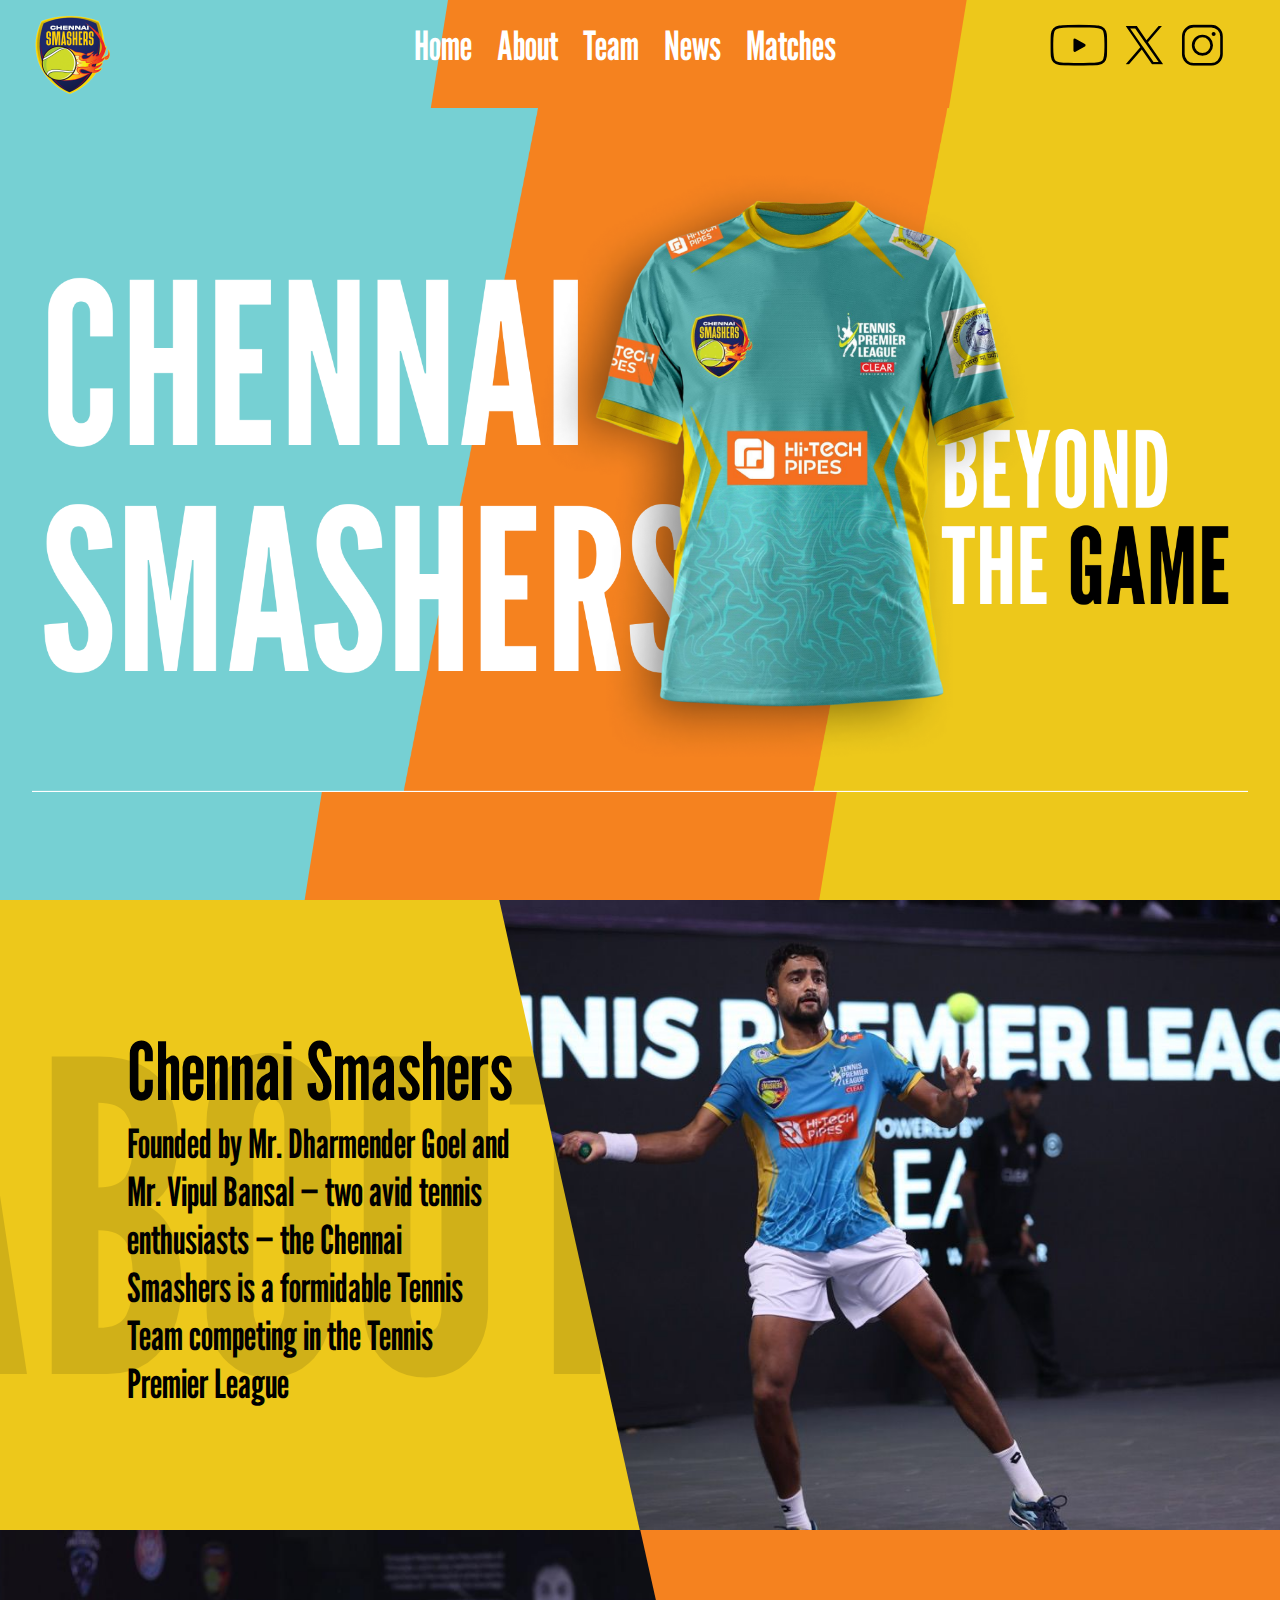
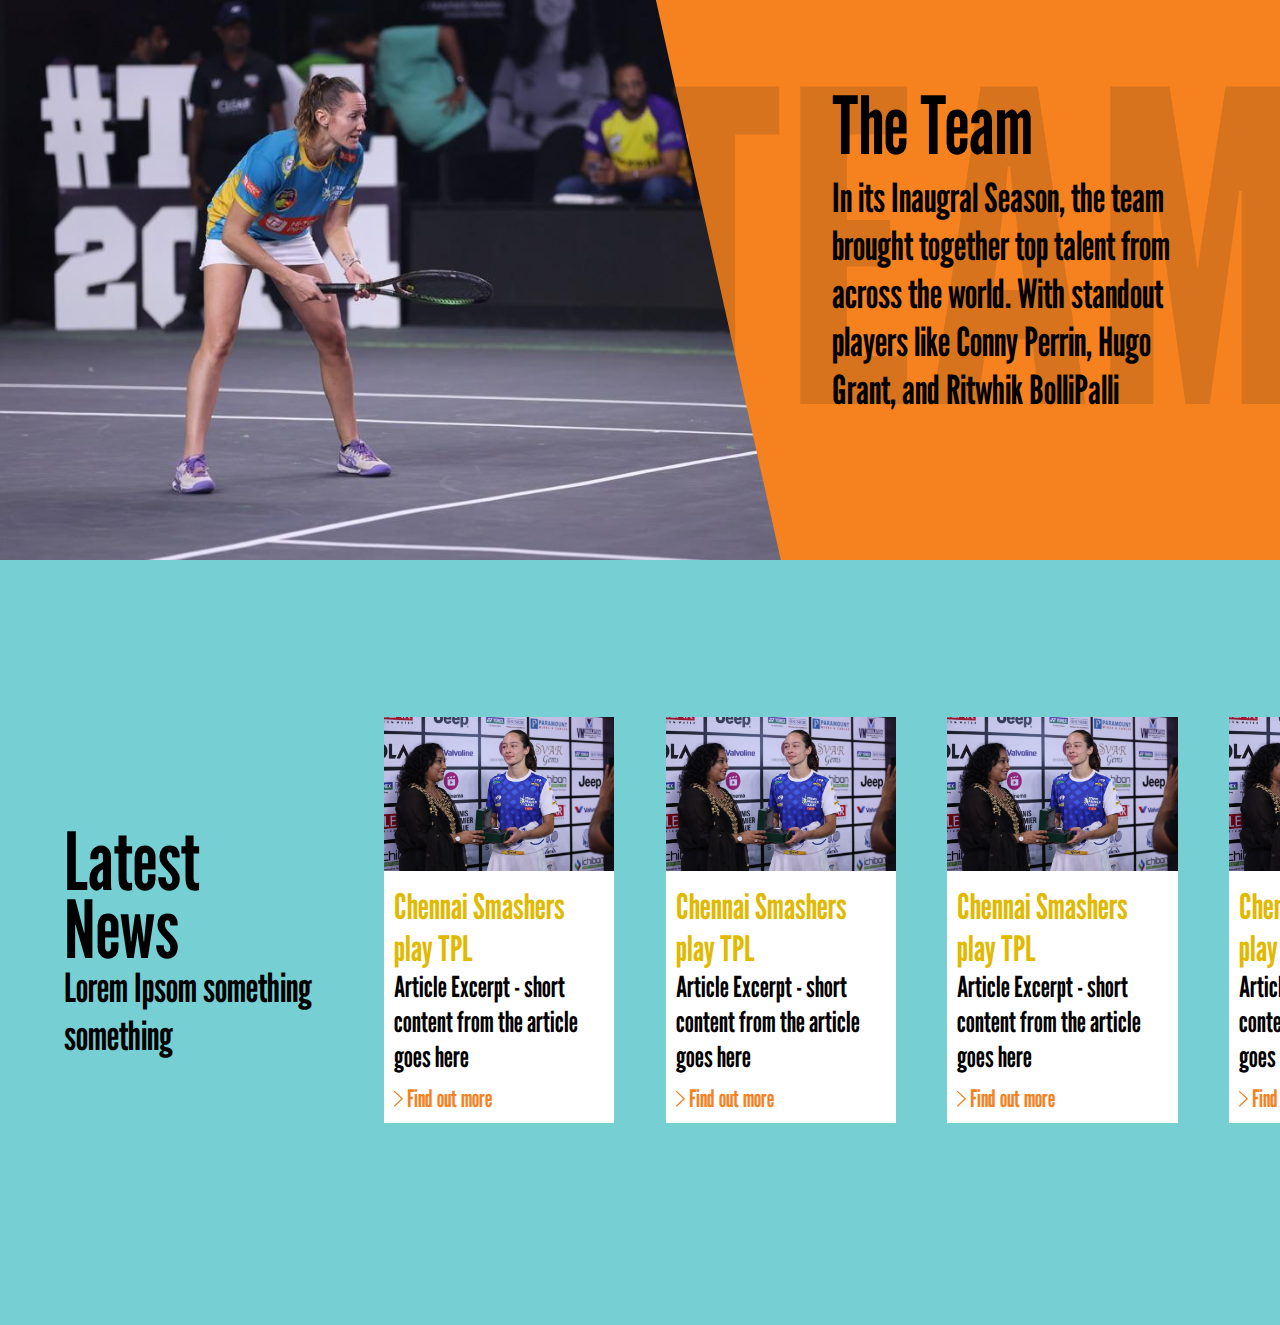
==== index.html @ 4018325b "eh" ====
<!DOCTYPE html>
<html lang="en">
<head>
    <meta charset="UTF-8">
    <meta name="viewport" content="width=device-width, initial-scale=1.0">
    <title>Chennai Smashers</title>
    <link rel="stylesheet" href="main.css">
    <link rel="preconnect" href="https://fonts.googleapis.com">
    <link rel="preconnect" href="https://fonts.gstatic.com" crossorigin>
    <link href="https://fonts.googleapis.com/css2?family=League+Gothic&family=Montserrat:ital,wght@0,100..900;1,100..900&display=swap" rel="stylesheet">
<body>
    <div class="sec1">
        <div class="bg">
            <div class="l"></div>
            <div class="r"></div>
        </div>
        <div class="back"></div>
        <div class="navbar">
            <div class="logo">
                <img src="./assets/logo.webp" height="100px" width="100px" alt="">
            </div>
            <div class="text">
                <div class="heading">Home</div>
                <div class="heading">About</div>
                <div class="heading">Team</div>
                <div class="heading">News</div>
                <div class="heading">Matches</div>
            </div>
            <div class="socials">
                <svg width="64" height="46" viewBox="0 0 64 46" fill="none" xmlns="http://www.w3.org/2000/svg">
                    <path d="M37.9158 23.25L27.4404 29.2359V17.2641L37.9158 23.25Z" fill="black" stroke="black" stroke-width="3" stroke-linecap="round" stroke-linejoin="round"/>
                    <path d="M2 25.369V21.131C2 12.4664 2 8.13257 4.70863 5.34613C7.42025 2.55669 11.6882 2.43697 20.2211 2.19454C24.2616 2.08081 28.3919 2 31.9296 2C35.4673 2 39.5945 2.08081 43.638 2.19454C52.171 2.43697 56.4389 2.55669 59.1475 5.34613C61.8562 8.13556 61.8592 12.4694 61.8592 21.131V25.366C61.8592 34.0336 61.8592 38.3644 59.1505 41.1539C56.4389 43.9403 52.1739 44.063 43.638 44.3025C39.5975 44.4192 35.4673 44.5 31.9296 44.5C28.3919 44.5 24.2646 44.4192 20.2211 44.3025C11.6882 44.063 7.42025 43.9433 4.70863 41.1539C1.99701 38.3644 2 34.0306 2 25.369Z" stroke="black" stroke-width="3"/>
                </svg>
                <svg width="42" height="43" viewBox="0 0 42 43" fill="none" xmlns="http://www.w3.org/2000/svg">
                    <path d="M24.7496 17.9961L40.2309 0H36.562L23.12 15.6254L12.3834 0H0L16.2357 23.6287L0 42.5H3.66895L17.8646 25.999L29.2028 42.5H41.5863L24.7486 17.9961H24.7496ZM19.7247 23.8365L18.0794 21.4838L4.99076 2.76184H10.626L21.1882 17.8713L22.8331 20.224L36.5636 39.8637H30.929L19.7247 23.8375V23.8365Z" fill="black"/>
                </svg>
                <svg width="46" height="46" viewBox="0 0 46 46" fill="none" xmlns="http://www.w3.org/2000/svg">
                    <path d="M33.0499 2H13.4501C7.12577 2 2 7.12668 2 13.451V33.049C2 39.3733 7.12668 44.5 13.451 44.5H33.049C39.3733 44.5 44.5 39.3733 44.5 33.049V13.451C44.5 7.12668 39.3742 2 33.0499 2Z" stroke="black" stroke-width="3" stroke-miterlimit="10"/>
                    <path d="M23.2505 33.5088C28.9163 33.5088 33.5093 28.9157 33.5093 23.25C33.5093 17.5842 28.9163 12.9911 23.2505 12.9911C17.5847 12.9911 12.9917 17.5842 12.9917 23.25C12.9917 28.9157 17.5847 33.5088 23.2505 33.5088Z" stroke="black" stroke-width="3" stroke-miterlimit="10"/>
                    <path d="M35.7067 12.9912C36.9207 12.9912 37.9048 12.0071 37.9048 10.7931C37.9048 9.57918 36.9207 8.59507 35.7067 8.59507C34.4928 8.59507 33.5087 9.57918 33.5087 10.7931C33.5087 12.0071 34.4928 12.9912 35.7067 12.9912Z" fill="black"/>
                </svg>
                    
            </div>
        </div>
    </div>
    <div class="sec2">
        <div class="text">
            <div class="bgtext">ABOUT</div>
            <div class="t">
                <div class="t1">
                    Chennai Smashers
                </div>
                <div class="t2">
                    Founded by Mr. Dharmender Goel and Mr. Vipul Bansal — two avid tennis enthusiasts — the Chennai Smashers is a formidable Tennis Team competing in the Tennis Premier League
                </div>
            </div>
        </div>
        <div class="thingy"></div>
    </div>
    <div class="sec3">
        <div class="text">
            <div class="bgtext">TEAM</div>
            <div class="t">
                <div class="t1">
                    The Team
                </div>
                <div class="t2">
                    In its Inaugral Season, the team brought together top talent from across the world. With standout players like Conny Perrin, Hugo Grant, and Ritwhik BolliPalli
                </div>
            </div>
        </div>
        <div class="thingy"></div>
    </div>
    <div class="sec4">
        <div class="text">
            <div class="t1">Latest <br>News</div>
            <div class="t2">Lorem Ipsom something something</div>
        </div>
        <div class="articles">
            <div class="scroll">
                <div class="box">
                    <img src="./assets/img3.jpeg" alt="">
                    <div class="bt">
                        <div class="h">Chennai Smashers play TPL</div>
                        <div class="t">Article Excerpt - short content from the article goes here</div>
                        <div class="f">
                            <svg width="9" height="16" viewBox="0 0 9 16" fill="none" xmlns="http://www.w3.org/2000/svg">
                                <path d="M8.61933 7.32339L1.12804 0.185629C1.00304 0.0664722 0.836978 0 0.664287 0C0.491594 0 0.32553 0.0664722 0.200534 0.185629L0.192468 0.193695C0.131662 0.25146 0.0832443 0.320991 0.0501585 0.398059C0.0170727 0.475127 1.04904e-05 0.55812 1.04904e-05 0.641989C1.04904e-05 0.725859 0.0170727 0.808852 0.0501585 0.88592C0.0832443 0.962988 0.131662 1.03252 0.192468 1.09028L7.24689 7.81134L0.192468 14.5297C0.131662 14.5875 0.0832443 14.657 0.0501585 14.7341C0.0170727 14.8111 1.04904e-05 14.8941 1.04904e-05 14.978C1.04904e-05 15.0619 0.0170727 15.1449 0.0501585 15.2219C0.0832443 15.299 0.131662 15.3685 0.192468 15.4263L0.200534 15.4344C0.32553 15.5535 0.491594 15.62 0.664287 15.62C0.836978 15.62 1.00304 15.5535 1.12804 15.4344L8.61933 8.29661C8.68522 8.23383 8.73767 8.15834 8.7735 8.07469C8.80934 7.99105 8.82782 7.901 8.82782 7.81C8.82782 7.719 8.80934 7.62895 8.7735 7.54531C8.73767 7.46166 8.68522 7.38617 8.61933 7.32339Z" fill="#F5821F"/>
                            </svg>
                            Find out more
                        </div>
                    </div>
                </div>
                <div class="box">
                    <img src="./assets/img3.jpeg" alt="">
                    <div class="bt">
                        <div class="h">Chennai Smashers play TPL</div>
                        <div class="t">Article Excerpt - short content from the article goes here</div>
                        <div class="f">
                            <svg width="9" height="16" viewBox="0 0 9 16" fill="none" xmlns="http://www.w3.org/2000/svg">
                                <path d="M8.61933 7.32339L1.12804 0.185629C1.00304 0.0664722 0.836978 0 0.664287 0C0.491594 0 0.32553 0.0664722 0.200534 0.185629L0.192468 0.193695C0.131662 0.25146 0.0832443 0.320991 0.0501585 0.398059C0.0170727 0.475127 1.04904e-05 0.55812 1.04904e-05 0.641989C1.04904e-05 0.725859 0.0170727 0.808852 0.0501585 0.88592C0.0832443 0.962988 0.131662 1.03252 0.192468 1.09028L7.24689 7.81134L0.192468 14.5297C0.131662 14.5875 0.0832443 14.657 0.0501585 14.7341C0.0170727 14.8111 1.04904e-05 14.8941 1.04904e-05 14.978C1.04904e-05 15.0619 0.0170727 15.1449 0.0501585 15.2219C0.0832443 15.299 0.131662 15.3685 0.192468 15.4263L0.200534 15.4344C0.32553 15.5535 0.491594 15.62 0.664287 15.62C0.836978 15.62 1.00304 15.5535 1.12804 15.4344L8.61933 8.29661C8.68522 8.23383 8.73767 8.15834 8.7735 8.07469C8.80934 7.99105 8.82782 7.901 8.82782 7.81C8.82782 7.719 8.80934 7.62895 8.7735 7.54531C8.73767 7.46166 8.68522 7.38617 8.61933 7.32339Z" fill="#F5821F"/>
                            </svg>
                            Find out more
                        </div>
                    </div>
                </div>
                <div class="box">
                    <img src="./assets/img3.jpeg" alt="">
                    <div class="bt">
                        <div class="h">Chennai Smashers play TPL</div>
                        <div class="t">Article Excerpt - short content from the article goes here</div>
                        <div class="f">
                            <svg width="9" height="16" viewBox="0 0 9 16" fill="none" xmlns="http://www.w3.org/2000/svg">
                                <path d="M8.61933 7.32339L1.12804 0.185629C1.00304 0.0664722 0.836978 0 0.664287 0C0.491594 0 0.32553 0.0664722 0.200534 0.185629L0.192468 0.193695C0.131662 0.25146 0.0832443 0.320991 0.0501585 0.398059C0.0170727 0.475127 1.04904e-05 0.55812 1.04904e-05 0.641989C1.04904e-05 0.725859 0.0170727 0.808852 0.0501585 0.88592C0.0832443 0.962988 0.131662 1.03252 0.192468 1.09028L7.24689 7.81134L0.192468 14.5297C0.131662 14.5875 0.0832443 14.657 0.0501585 14.7341C0.0170727 14.8111 1.04904e-05 14.8941 1.04904e-05 14.978C1.04904e-05 15.0619 0.0170727 15.1449 0.0501585 15.2219C0.0832443 15.299 0.131662 15.3685 0.192468 15.4263L0.200534 15.4344C0.32553 15.5535 0.491594 15.62 0.664287 15.62C0.836978 15.62 1.00304 15.5535 1.12804 15.4344L8.61933 8.29661C8.68522 8.23383 8.73767 8.15834 8.7735 8.07469C8.80934 7.99105 8.82782 7.901 8.82782 7.81C8.82782 7.719 8.80934 7.62895 8.7735 7.54531C8.73767 7.46166 8.68522 7.38617 8.61933 7.32339Z" fill="#F5821F"/>
                            </svg>
                            Find out more
                        </div>
                    </div>
                </div>
                <div class="box">
                    <img src="./assets/img3.jpeg" alt="">
                    <div class="bt">
                        <div class="h">Chennai Smashers play TPL</div>
                        <div class="t">Article Excerpt - short content from the article goes here</div>
                        <div class="f">
                            <svg width="9" height="16" viewBox="0 0 9 16" fill="none" xmlns="http://www.w3.org/2000/svg">
                                <path d="M8.61933 7.32339L1.12804 0.185629C1.00304 0.0664722 0.836978 0 0.664287 0C0.491594 0 0.32553 0.0664722 0.200534 0.185629L0.192468 0.193695C0.131662 0.25146 0.0832443 0.320991 0.0501585 0.398059C0.0170727 0.475127 1.04904e-05 0.55812 1.04904e-05 0.641989C1.04904e-05 0.725859 0.0170727 0.808852 0.0501585 0.88592C0.0832443 0.962988 0.131662 1.03252 0.192468 1.09028L7.24689 7.81134L0.192468 14.5297C0.131662 14.5875 0.0832443 14.657 0.0501585 14.7341C0.0170727 14.8111 1.04904e-05 14.8941 1.04904e-05 14.978C1.04904e-05 15.0619 0.0170727 15.1449 0.0501585 15.2219C0.0832443 15.299 0.131662 15.3685 0.192468 15.4263L0.200534 15.4344C0.32553 15.5535 0.491594 15.62 0.664287 15.62C0.836978 15.62 1.00304 15.5535 1.12804 15.4344L8.61933 8.29661C8.68522 8.23383 8.73767 8.15834 8.7735 8.07469C8.80934 7.99105 8.82782 7.901 8.82782 7.81C8.82782 7.719 8.80934 7.62895 8.7735 7.54531C8.73767 7.46166 8.68522 7.38617 8.61933 7.32339Z" fill="#F5821F"/>
                            </svg>
                            Find out more
                        </div>
                    </div>
                </div>
            </div>
        </div>
    </div>
</body>
</html>
---- main.css ----
* {
    font-family: "League Gothic", serif;
    font-optical-sizing: auto;
    font-style: normal;
    font-variation-settings:
    "wdth" 100;
    padding: 0;
    border: 0;
    margin: 0;
    z-index: 1;
}
html body{
    overflow-x: hidden;
}
.sec1{

    height: 100vh;
    width: 100vw;
}
.sec1 .back{
    background: url('./assets/bg1.png');
    height: 100vh;
    width: 100vw;
    background-size: 100%;
    background-repeat: no-repeat;
    position: absolute;
    background-position: center;
    transform: scale(0.95);
}
.bg{
    background-color: #F5821F;
    height: 100vh;
    width: 100vw;
    position: absolute;
    z-index: 0;
}
.bg .l{
    height: 100vh;
    width: 35vw;
    position: absolute;
    left: 0;
    clip-path: polygon(0 0, 100% 0, 68% 100%, 0 100%);
    background-color: #76D0D3;
}
.bg .r{
    height: 100vh;
    width: 36vw;
    position: absolute;
    right: 0;
    clip-path: polygon(32% 0, 100% 0, 100% 100%, 0 100%);
    background-color: #EDC81B;
}


.navbar {
    height: 10vh;
    display: flex;
    flex-direction: row;
    font-size: 2.5em;
    justify-content: space-between;
    align-items: center;
    width: 100vw;
    position: absolute;
    color: white;
}
.navbar .logo{
    display: flex;
    width: 15vw;
    height: 10vh;
    align-items: center;
    padding-left: 20px;
    margin-top: 20px;
}
.navbar .text{
    display: flex;
    flex-direction: row;
    width: 35vw;
    height: 10vh;
    align-items: center;
    justify-content: space-around;
}
.navbar .socials {
    display: flex;
    width: 15vw;
    height: 10vh;
    align-items: center;
    padding-right: 50px;
    justify-content: space-between;
    transform: scale(0.9);
}
.navbar .socials .b1{
    background-color: blue;
    height: 30px;
    width: 30px;
    cursor: pointer;
}
.sec2{
    height: 70vh;
    width:100vw;
    background-color: #EDC81B;
}
.sec2 .thingy{
    position: absolute;
    right: 0;
    background: url('./assets/img1.jpeg');
    background-size: cover;
    background-repeat: no-repeat;
    background-position: center;
    height: 70vh;
    width: 61%;
    clip-path: polygon(0 0, 100% 0, 100% 100%, 18% 100%);
}
.sec2 .text{
    position: absolute;
    width: 50vw;
    height: 70vh;
    display: flex;
    flex-direction: column;
    justify-content: center;
    align-items: center;    
}
.sec2 .text .t1{
    font-size: 5em;
    z-index: 3;
}
.sec2 .text .t2{
    width: 30vw;
    font-size: 2.5em;
    z-index: 3;
}
.sec2 .text .bgtext{
    font-size: 27em;
    position: absolute;
    z-index: 1;
    color: #0B0A08;
    opacity: 12%;
    transform: translateX(-8%);
}
.sec3{
    height: 70vh;
    width:100vw;
    background-color: #F5821F;
}
.sec3 .thingy{
    position: absolute;
    left: 0;
    background: url('./assets/img2.jpeg');
    background-size: cover;
    background-repeat: no-repeat;
    background-position: center;
    height: 70vh;
    width: 61%;
    clip-path: polygon(0 0, 82% 0, 100% 100%, 0 100%);
}
.sec3 .text{
    position: absolute;
    right:0;
    width: 40vw;
    height: 70vh;
    display: flex;
    flex-direction: column;
    justify-content: center;
    align-items: center;    
}
.sec3 .text .t1{
    font-size: 5em;
    z-index: 3;
}
.sec3 .text .t2{
    width: 30vw;
    font-size: 2.5em;
    z-index: 3;
}
.sec3 .text .bgtext{
    font-size: 27em;
    position: absolute;
    z-index: 1;
    color: #0B0A08;
    opacity: 12%;
    transform: translateX(-8%);
}

.sec4{
    height: 85vh;
    width: 100vw;
    background-color: #76D0D3;
    display: flex;
}
.sec4 .text{
    height: 85vh;
    width: 30vw;
    display: flex;
    flex-direction: column;
    justify-content: center;
    padding-left: 5vw;
    
}
.sec4 .text .t1{
    font-size: 5em;
    line-height: 85%;
}
.sec4 .text .t2{
    font-size: 2.5em;
}
.sec4 .articles{
    height: 85vh;
    width: 70vw;
    display: flex;
    align-items: center;
    overflow-x: hidden;
    flex-shrink: 0;
}
.sec4 .articles .scroll{
    height: fit-content;
    width: 70vw;
    display: flex;
    align-items: center;
    overflow-x: scroll;
    flex-shrink: 0;padding-bottom: 5vh;
}
.sec4 .articles .box{
    background-color: white;
    margin-right: 4vw;
    min-width: 18vw;
}
.sec4 .articles .box img{
    width: 100%;
}
.sec4 .articles .box .bt {
    padding: 10px;
}
.sec4 .articles .box .bt .h{
    font-size: 2.2em;
    color: #E0B900;
    
}
.sec4 .articles .box .bt .t{
    font-size: 1.8em;
    
}
.sec4 .articles .box .bt .f{
    color: #F5821F;
    font-size: 1.5em;
    font-weight: 400;
    margin-top: 10px;
}
.scroll::-webkit-scrollbar {
    height: 8px;
    width: 40%;
    background: transparent;
}

.scroll::-webkit-scrollbar-thumb {
    background: #F5821F;
    -webkit-border-radius: 1ex;
}

.scroll::-webkit-scrollbar-track {
    background: transparent;
    margin: 0 500px; /* Reduce the scrollbar's visible width */
  }
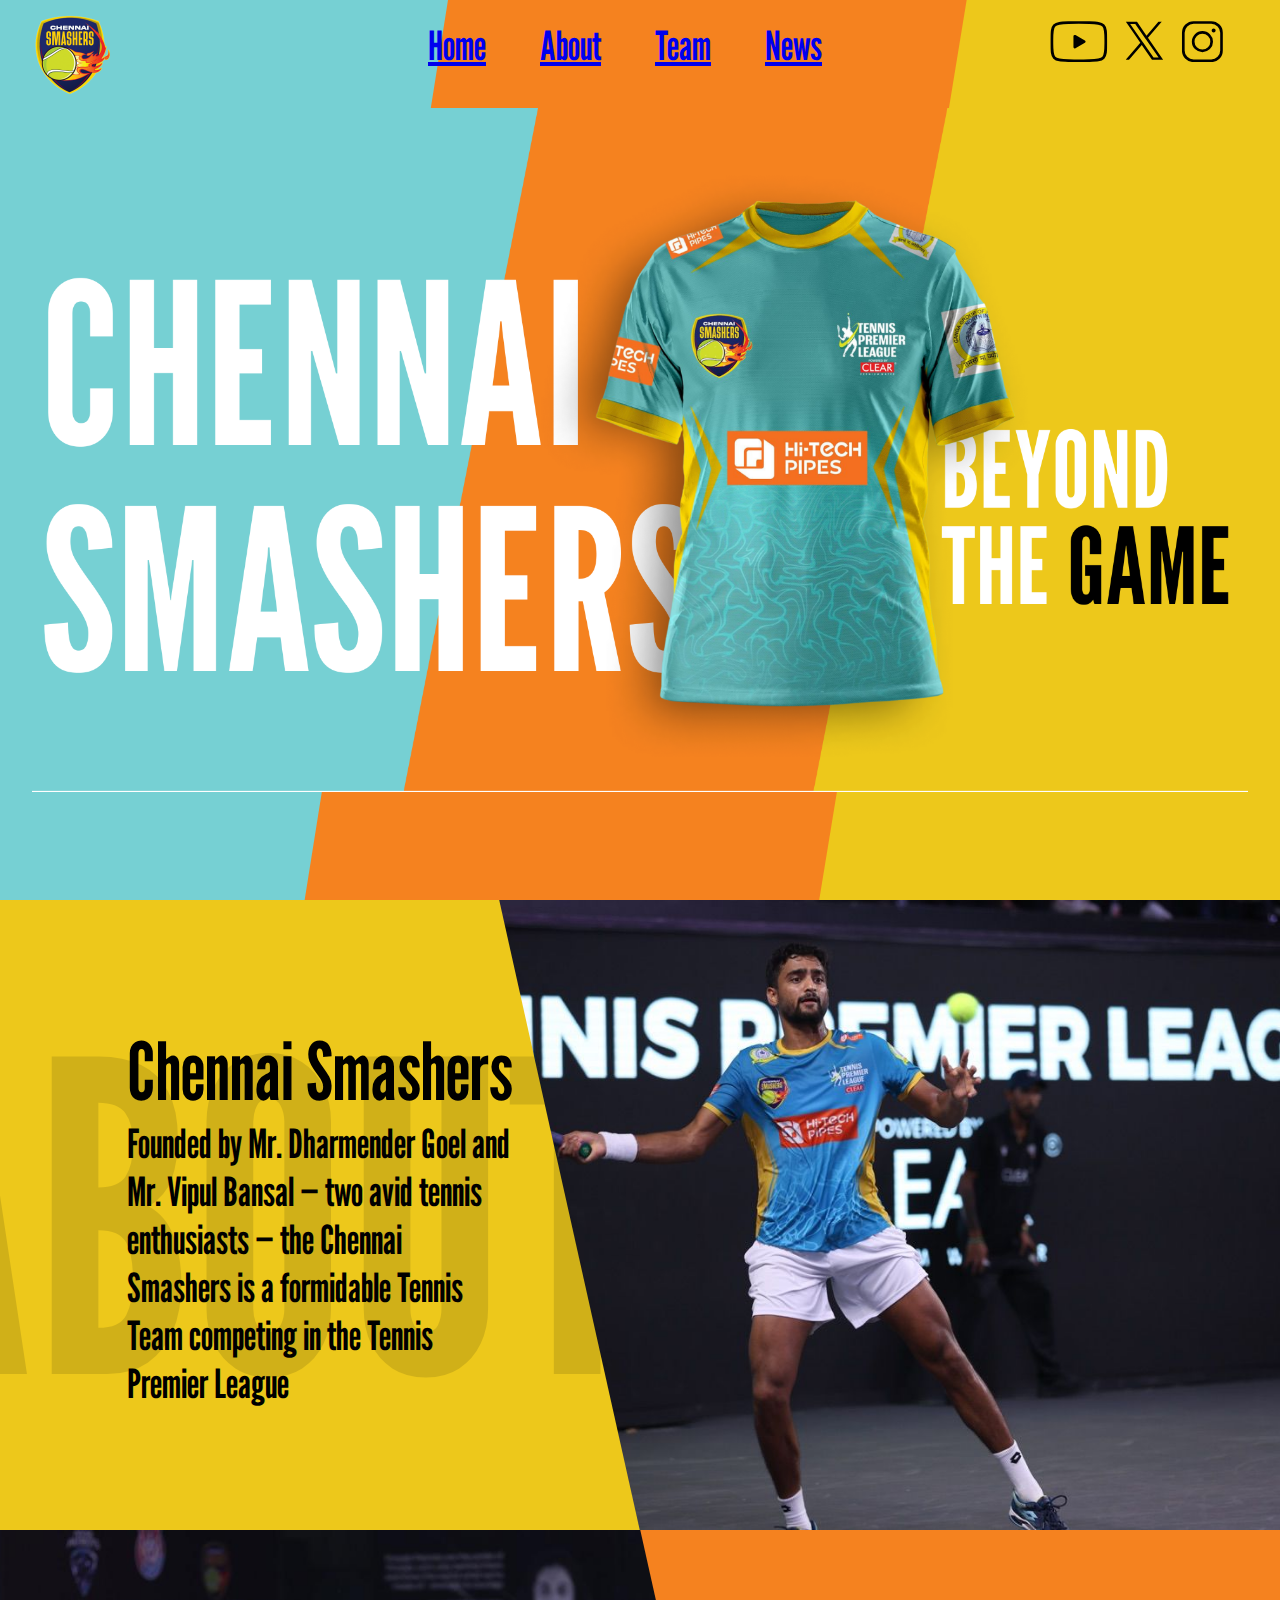
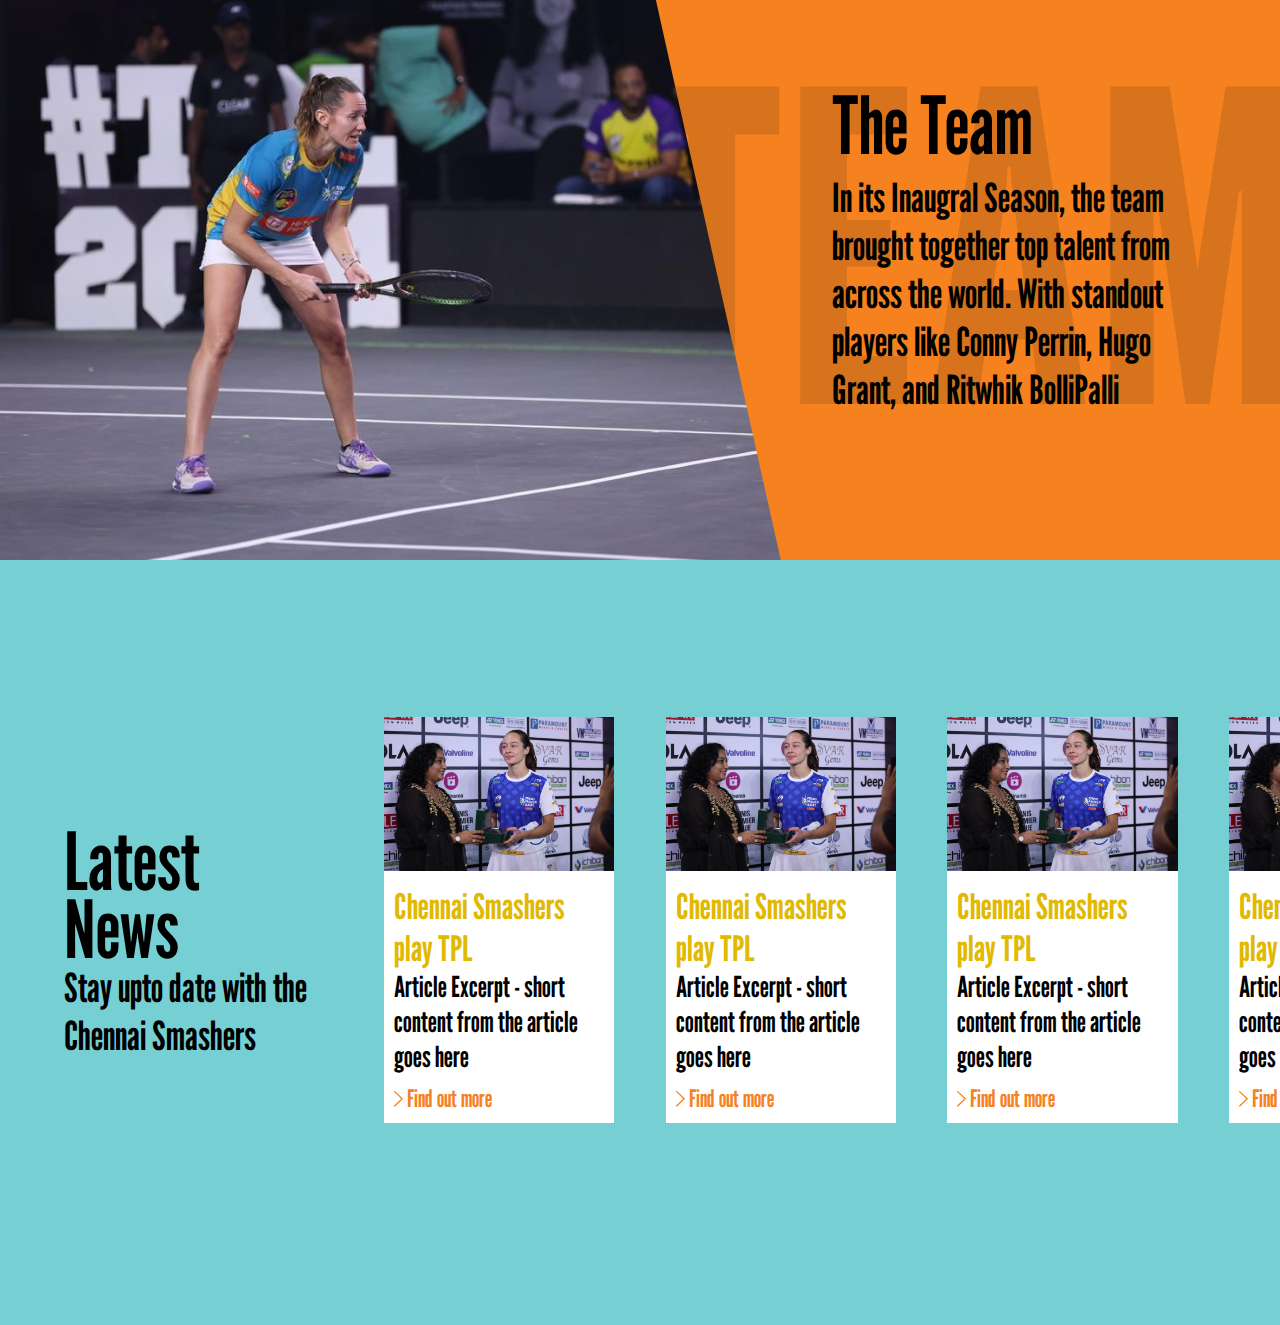
==== commit 9946b9ff: "Update index.html" ====
--- a/index.html
+++ b/index.html
@@ -7,9 +7,9 @@
     <link rel="stylesheet" href="main.css">
     <link rel="preconnect" href="https://fonts.googleapis.com">
     <link rel="preconnect" href="https://fonts.gstatic.com" crossorigin>
-    <link href="https://fonts.googleapis.com/css2?family=League+Gothic&family=Montserrat:ital,wght@0,100..900;1,100..900&display=swap" rel="stylesheet">
+    <link href="https://fonts.googleapis.com/css2?family=League+Gothic&family=Montserrat:ital,wght@0,100..900;1,100..900&family=Sofia+Sans+Extra+Condensed:ital,wght@0,1..1000;1,1..1000&display=swap" rel="stylesheet">
 <body>
-    <div class="sec1">
+    <div class="sec1" id="Home">
         <div class="bg">
             <div class="l"></div>
             <div class="r"></div>
@@ -20,30 +20,29 @@
                 <img src="./assets/logo.webp" height="100px" width="100px" alt="">
             </div>
             <div class="text">
-                <div class="heading">Home</div>
-                <div class="heading">About</div>
-                <div class="heading">Team</div>
-                <div class="heading">News</div>
-                <div class="heading">Matches</div>
+                <div class="heading"><a href="#Home">Home</a></div>
+                <div class="heading"><a href="#About">About</a></div>
+                <div class="heading"><a href="#Team">Team</a></div>
+                <div class="heading"><a href="#News">News</a></div>
+
             </div>
             <div class="socials">
-                <svg width="64" height="46" viewBox="0 0 64 46" fill="none" xmlns="http://www.w3.org/2000/svg">
+                <a href="https://www.youtube.com/@ChennaiSmashers/shorts" target="_blank"><svg width="64" height="46" viewBox="0 0 64 46" fill="none" xmlns="http://www.w3.org/2000/svg">
                     <path d="M37.9158 23.25L27.4404 29.2359V17.2641L37.9158 23.25Z" fill="black" stroke="black" stroke-width="3" stroke-linecap="round" stroke-linejoin="round"/>
                     <path d="M2 25.369V21.131C2 12.4664 2 8.13257 4.70863 5.34613C7.42025 2.55669 11.6882 2.43697 20.2211 2.19454C24.2616 2.08081 28.3919 2 31.9296 2C35.4673 2 39.5945 2.08081 43.638 2.19454C52.171 2.43697 56.4389 2.55669 59.1475 5.34613C61.8562 8.13556 61.8592 12.4694 61.8592 21.131V25.366C61.8592 34.0336 61.8592 38.3644 59.1505 41.1539C56.4389 43.9403 52.1739 44.063 43.638 44.3025C39.5975 44.4192 35.4673 44.5 31.9296 44.5C28.3919 44.5 24.2646 44.4192 20.2211 44.3025C11.6882 44.063 7.42025 43.9433 4.70863 41.1539C1.99701 38.3644 2 34.0306 2 25.369Z" stroke="black" stroke-width="3"/>
-                </svg>
-                <svg width="42" height="43" viewBox="0 0 42 43" fill="none" xmlns="http://www.w3.org/2000/svg">
+                </svg></a>
+                <a href="https://x.com/ChennaiTPLoffl" target="_blank"><svg width="42" height="43" viewBox="0 0 42 43" fill="none" xmlns="http://www.w3.org/2000/svg">
                     <path d="M24.7496 17.9961L40.2309 0H36.562L23.12 15.6254L12.3834 0H0L16.2357 23.6287L0 42.5H3.66895L17.8646 25.999L29.2028 42.5H41.5863L24.7486 17.9961H24.7496ZM19.7247 23.8365L18.0794 21.4838L4.99076 2.76184H10.626L21.1882 17.8713L22.8331 20.224L36.5636 39.8637H30.929L19.7247 23.8375V23.8365Z" fill="black"/>
-                </svg>
-                <svg width="46" height="46" viewBox="0 0 46 46" fill="none" xmlns="http://www.w3.org/2000/svg">
+                </svg></a>
+                <a href="https://www.instagram.com/chennaismasherstpl/" target="_blank"><svg width="46" height="46" viewBox="0 0 46 46" fill="none" xmlns="http://www.w3.org/2000/svg">
                     <path d="M33.0499 2H13.4501C7.12577 2 2 7.12668 2 13.451V33.049C2 39.3733 7.12668 44.5 13.451 44.5H33.049C39.3733 44.5 44.5 39.3733 44.5 33.049V13.451C44.5 7.12668 39.3742 2 33.0499 2Z" stroke="black" stroke-width="3" stroke-miterlimit="10"/>
                     <path d="M23.2505 33.5088C28.9163 33.5088 33.5093 28.9157 33.5093 23.25C33.5093 17.5842 28.9163 12.9911 23.2505 12.9911C17.5847 12.9911 12.9917 17.5842 12.9917 23.25C12.9917 28.9157 17.5847 33.5088 23.2505 33.5088Z" stroke="black" stroke-width="3" stroke-miterlimit="10"/>
                     <path d="M35.7067 12.9912C36.9207 12.9912 37.9048 12.0071 37.9048 10.7931C37.9048 9.57918 36.9207 8.59507 35.7067 8.59507C34.4928 8.59507 33.5087 9.57918 33.5087 10.7931C33.5087 12.0071 34.4928 12.9912 35.7067 12.9912Z" fill="black"/>
-                </svg>
-                    
+                </svg></a>
             </div>
         </div>
     </div>
-    <div class="sec2">
+    <div class="sec2" id="About">
         <div class="text">
             <div class="bgtext">ABOUT</div>
             <div class="t">
@@ -57,7 +56,7 @@
         </div>
         <div class="thingy"></div>
     </div>
-    <div class="sec3">
+    <div class="sec3" id="Team">
         <div class="text">
             <div class="bgtext">TEAM</div>
             <div class="t">
@@ -71,10 +70,10 @@
         </div>
         <div class="thingy"></div>
     </div>
-    <div class="sec4">
+    <div class="sec4" id="News">
         <div class="text">
             <div class="t1">Latest <br>News</div>
-            <div class="t2">Lorem Ipsom something something</div>
+            <div class="t2">Stay upto date with the Chennai Smashers</div>
         </div>
         <div class="articles">
             <div class="scroll">
@@ -82,8 +81,8 @@
                     <img src="./assets/img3.jpeg" alt="">
                     <div class="bt">
                         <div class="h">Chennai Smashers play TPL</div>
-                        <div class="t">Article Excerpt - short content from the article goes here</div>
-                        <div class="f">
+                        <div class="t t2">Article Excerpt - short content from the article goes here</div>
+                        <div class="f t2">
                             <svg width="9" height="16" viewBox="0 0 9 16" fill="none" xmlns="http://www.w3.org/2000/svg">
                                 <path d="M8.61933 7.32339L1.12804 0.185629C1.00304 0.0664722 0.836978 0 0.664287 0C0.491594 0 0.32553 0.0664722 0.200534 0.185629L0.192468 0.193695C0.131662 0.25146 0.0832443 0.320991 0.0501585 0.398059C0.0170727 0.475127 1.04904e-05 0.55812 1.04904e-05 0.641989C1.04904e-05 0.725859 0.0170727 0.808852 0.0501585 0.88592C0.0832443 0.962988 0.131662 1.03252 0.192468 1.09028L7.24689 7.81134L0.192468 14.5297C0.131662 14.5875 0.0832443 14.657 0.0501585 14.7341C0.0170727 14.8111 1.04904e-05 14.8941 1.04904e-05 14.978C1.04904e-05 15.0619 0.0170727 15.1449 0.0501585 15.2219C0.0832443 15.299 0.131662 15.3685 0.192468 15.4263L0.200534 15.4344C0.32553 15.5535 0.491594 15.62 0.664287 15.62C0.836978 15.62 1.00304 15.5535 1.12804 15.4344L8.61933 8.29661C8.68522 8.23383 8.73767 8.15834 8.7735 8.07469C8.80934 7.99105 8.82782 7.901 8.82782 7.81C8.82782 7.719 8.80934 7.62895 8.7735 7.54531C8.73767 7.46166 8.68522 7.38617 8.61933 7.32339Z" fill="#F5821F"/>
                             </svg>
@@ -95,8 +94,8 @@
                     <img src="./assets/img3.jpeg" alt="">
                     <div class="bt">
                         <div class="h">Chennai Smashers play TPL</div>
-                        <div class="t">Article Excerpt - short content from the article goes here</div>
-                        <div class="f">
+                        <div class="t t2">Article Excerpt - short content from the article goes here</div>
+                        <div class="f t2">
                             <svg width="9" height="16" viewBox="0 0 9 16" fill="none" xmlns="http://www.w3.org/2000/svg">
                                 <path d="M8.61933 7.32339L1.12804 0.185629C1.00304 0.0664722 0.836978 0 0.664287 0C0.491594 0 0.32553 0.0664722 0.200534 0.185629L0.192468 0.193695C0.131662 0.25146 0.0832443 0.320991 0.0501585 0.398059C0.0170727 0.475127 1.04904e-05 0.55812 1.04904e-05 0.641989C1.04904e-05 0.725859 0.0170727 0.808852 0.0501585 0.88592C0.0832443 0.962988 0.131662 1.03252 0.192468 1.09028L7.24689 7.81134L0.192468 14.5297C0.131662 14.5875 0.0832443 14.657 0.0501585 14.7341C0.0170727 14.8111 1.04904e-05 14.8941 1.04904e-05 14.978C1.04904e-05 15.0619 0.0170727 15.1449 0.0501585 15.2219C0.0832443 15.299 0.131662 15.3685 0.192468 15.4263L0.200534 15.4344C0.32553 15.5535 0.491594 15.62 0.664287 15.62C0.836978 15.62 1.00304 15.5535 1.12804 15.4344L8.61933 8.29661C8.68522 8.23383 8.73767 8.15834 8.7735 8.07469C8.80934 7.99105 8.82782 7.901 8.82782 7.81C8.82782 7.719 8.80934 7.62895 8.7735 7.54531C8.73767 7.46166 8.68522 7.38617 8.61933 7.32339Z" fill="#F5821F"/>
                             </svg>
@@ -108,8 +107,8 @@
                     <img src="./assets/img3.jpeg" alt="">
                     <div class="bt">
                         <div class="h">Chennai Smashers play TPL</div>
-                        <div class="t">Article Excerpt - short content from the article goes here</div>
-                        <div class="f">
+                        <div class="t t2">Article Excerpt - short content from the article goes here</div>
+                        <div class="f t2">
                             <svg width="9" height="16" viewBox="0 0 9 16" fill="none" xmlns="http://www.w3.org/2000/svg">
                                 <path d="M8.61933 7.32339L1.12804 0.185629C1.00304 0.0664722 0.836978 0 0.664287 0C0.491594 0 0.32553 0.0664722 0.200534 0.185629L0.192468 0.193695C0.131662 0.25146 0.0832443 0.320991 0.0501585 0.398059C0.0170727 0.475127 1.04904e-05 0.55812 1.04904e-05 0.641989C1.04904e-05 0.725859 0.0170727 0.808852 0.0501585 0.88592C0.0832443 0.962988 0.131662 1.03252 0.192468 1.09028L7.24689 7.81134L0.192468 14.5297C0.131662 14.5875 0.0832443 14.657 0.0501585 14.7341C0.0170727 14.8111 1.04904e-05 14.8941 1.04904e-05 14.978C1.04904e-05 15.0619 0.0170727 15.1449 0.0501585 15.2219C0.0832443 15.299 0.131662 15.3685 0.192468 15.4263L0.200534 15.4344C0.32553 15.5535 0.491594 15.62 0.664287 15.62C0.836978 15.62 1.00304 15.5535 1.12804 15.4344L8.61933 8.29661C8.68522 8.23383 8.73767 8.15834 8.7735 8.07469C8.80934 7.99105 8.82782 7.901 8.82782 7.81C8.82782 7.719 8.80934 7.62895 8.7735 7.54531C8.73767 7.46166 8.68522 7.38617 8.61933 7.32339Z" fill="#F5821F"/>
                             </svg>
@@ -121,8 +120,8 @@
                     <img src="./assets/img3.jpeg" alt="">
                     <div class="bt">
                         <div class="h">Chennai Smashers play TPL</div>
-                        <div class="t">Article Excerpt - short content from the article goes here</div>
-                        <div class="f">
+                        <div class="t t2">Article Excerpt - short content from the article goes here</div>
+                        <div class="f t2">
                             <svg width="9" height="16" viewBox="0 0 9 16" fill="none" xmlns="http://www.w3.org/2000/svg">
                                 <path d="M8.61933 7.32339L1.12804 0.185629C1.00304 0.0664722 0.836978 0 0.664287 0C0.491594 0 0.32553 0.0664722 0.200534 0.185629L0.192468 0.193695C0.131662 0.25146 0.0832443 0.320991 0.0501585 0.398059C0.0170727 0.475127 1.04904e-05 0.55812 1.04904e-05 0.641989C1.04904e-05 0.725859 0.0170727 0.808852 0.0501585 0.88592C0.0832443 0.962988 0.131662 1.03252 0.192468 1.09028L7.24689 7.81134L0.192468 14.5297C0.131662 14.5875 0.0832443 14.657 0.0501585 14.7341C0.0170727 14.8111 1.04904e-05 14.8941 1.04904e-05 14.978C1.04904e-05 15.0619 0.0170727 15.1449 0.0501585 15.2219C0.0832443 15.299 0.131662 15.3685 0.192468 15.4263L0.200534 15.4344C0.32553 15.5535 0.491594 15.62 0.664287 15.62C0.836978 15.62 1.00304 15.5535 1.12804 15.4344L8.61933 8.29661C8.68522 8.23383 8.73767 8.15834 8.7735 8.07469C8.80934 7.99105 8.82782 7.901 8.82782 7.81C8.82782 7.719 8.80934 7.62895 8.7735 7.54531C8.73767 7.46166 8.68522 7.38617 8.61933 7.32339Z" fill="#F5821F"/>
                             </svg>
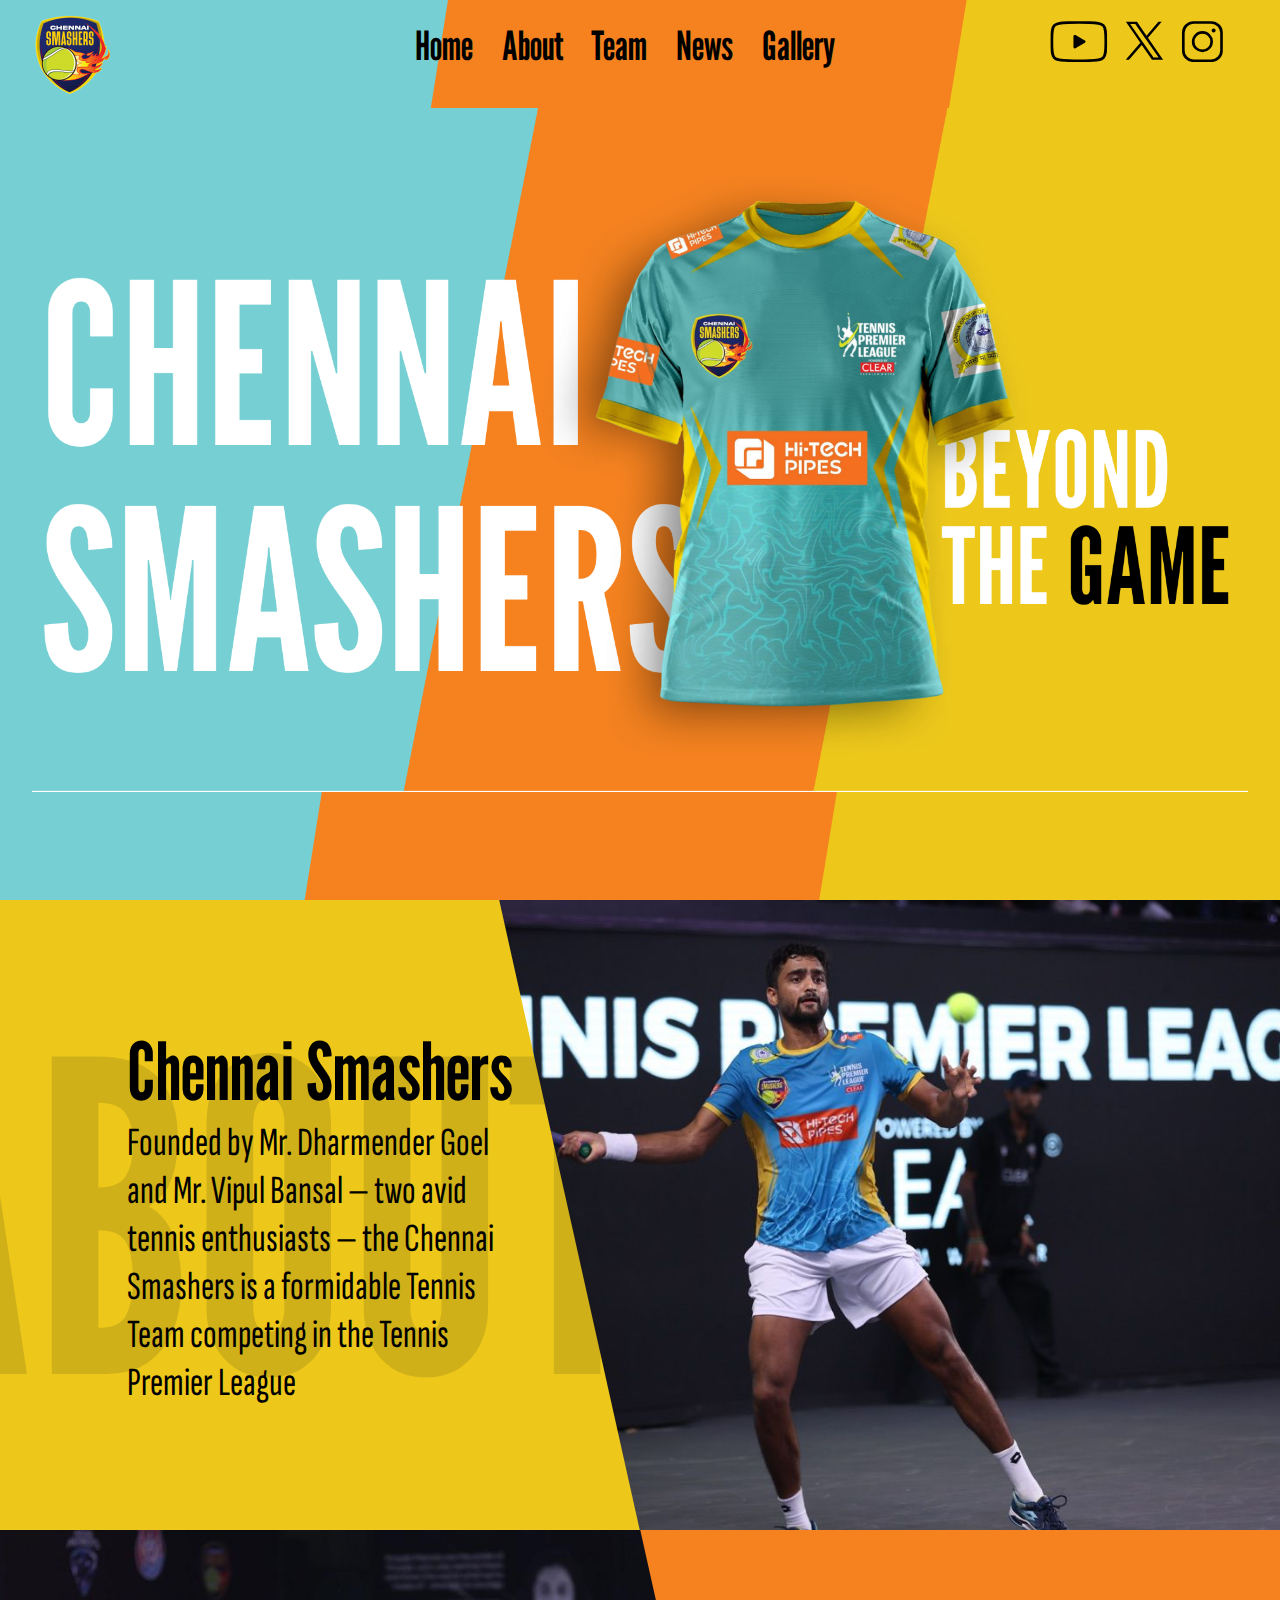
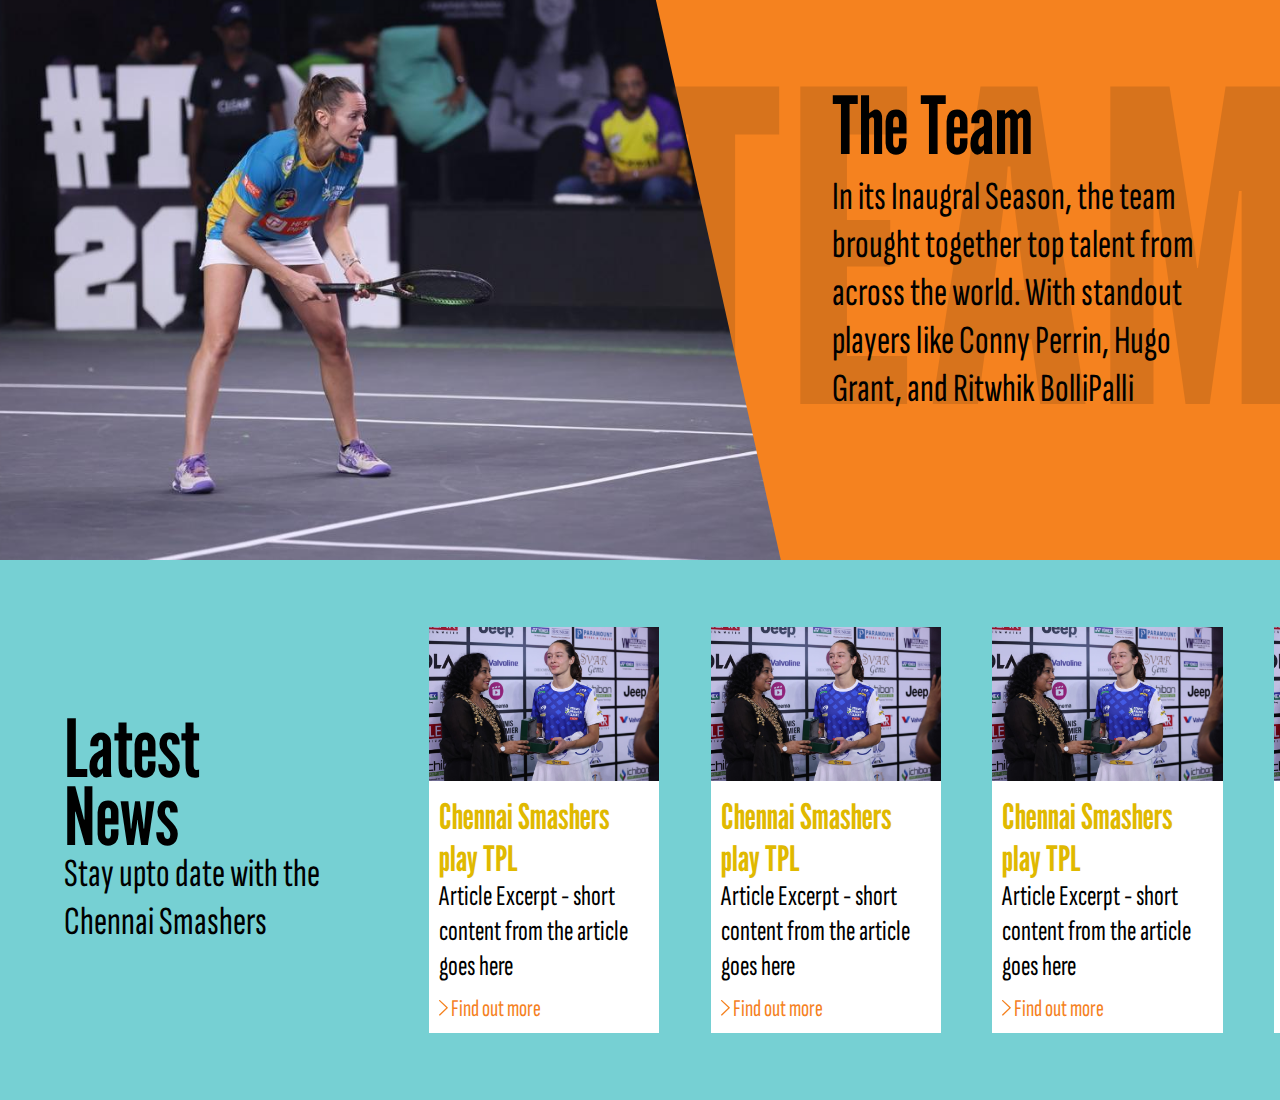
==== commit 7ccb0162: "black" ====
--- a/index.html
+++ b/index.html
@@ -24,6 +24,7 @@
                 <div class="heading"><a href="#About">About</a></div>
                 <div class="heading"><a href="#Team">Team</a></div>
                 <div class="heading"><a href="#News">News</a></div>
+                <div class="heading"><a href="#News">Gallery</a></div>
 
             </div>
             <div class="socials">
--- a/main.css
+++ b/main.css
@@ -94,6 +94,10 @@
     width: 30px;
     cursor: pointer;
 }
+.navbar a{
+    color: black;
+    text-decoration: none;
+}
 .sec2{
     height: 70vh;
     width:100vw;
@@ -179,15 +183,14 @@
     opacity: 12%;
     transform: translateX(-8%);
 }
-
 .sec4{
-    height: 85vh;
+    height: 60vh;
     width: 100vw;
     background-color: #76D0D3;
     display: flex;
 }
 .sec4 .text{
-    height: 85vh;
+    height: 60vh;
     width: 30vw;
     display: flex;
     flex-direction: column;
@@ -203,7 +206,7 @@
     font-size: 2.5em;
 }
 .sec4 .articles{
-    height: 85vh;
+    height: 60vh;
     width: 70vw;
     display: flex;
     align-items: center;
@@ -216,12 +219,18 @@
     display: flex;
     align-items: center;
     overflow-x: scroll;
-    flex-shrink: 0;padding-bottom: 5vh;
+    flex-shrink: 0;
+    padding:5vh;
 }
 .sec4 .articles .box{
     background-color: white;
     margin-right: 4vw;
     min-width: 18vw;
+}
+.sec4 .articles .box:hover{
+    transform: scale(1.05);
+    transition: 0.5s;
+    cursor: pointer;
 }
 .sec4 .articles .box img{
     width: 100%;
@@ -258,4 +267,12 @@
 .scroll::-webkit-scrollbar-track {
     background: transparent;
     margin: 0 500px; /* Reduce the scrollbar's visible width */
-  }+  }
+
+
+
+
+.t2 {
+    font-family: "Sofia Sans Extra Condensed", serif;
+}
+
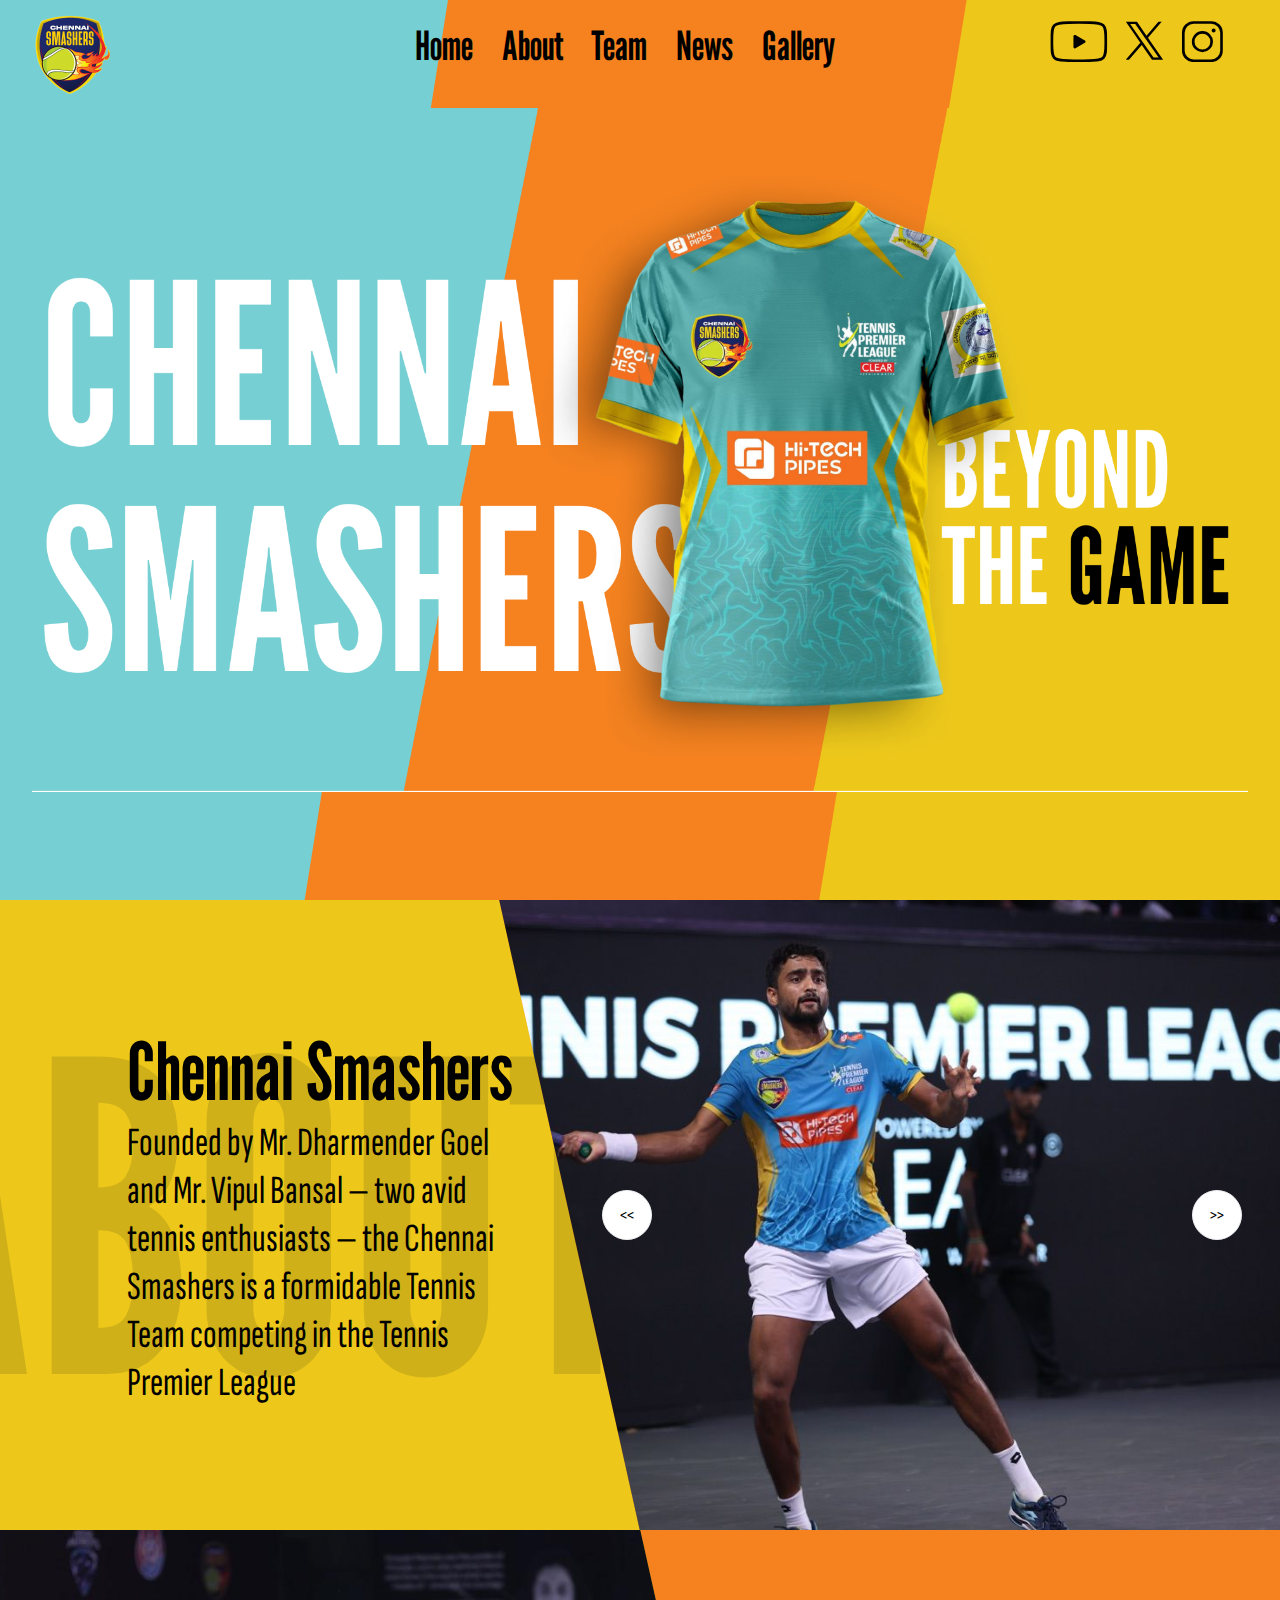
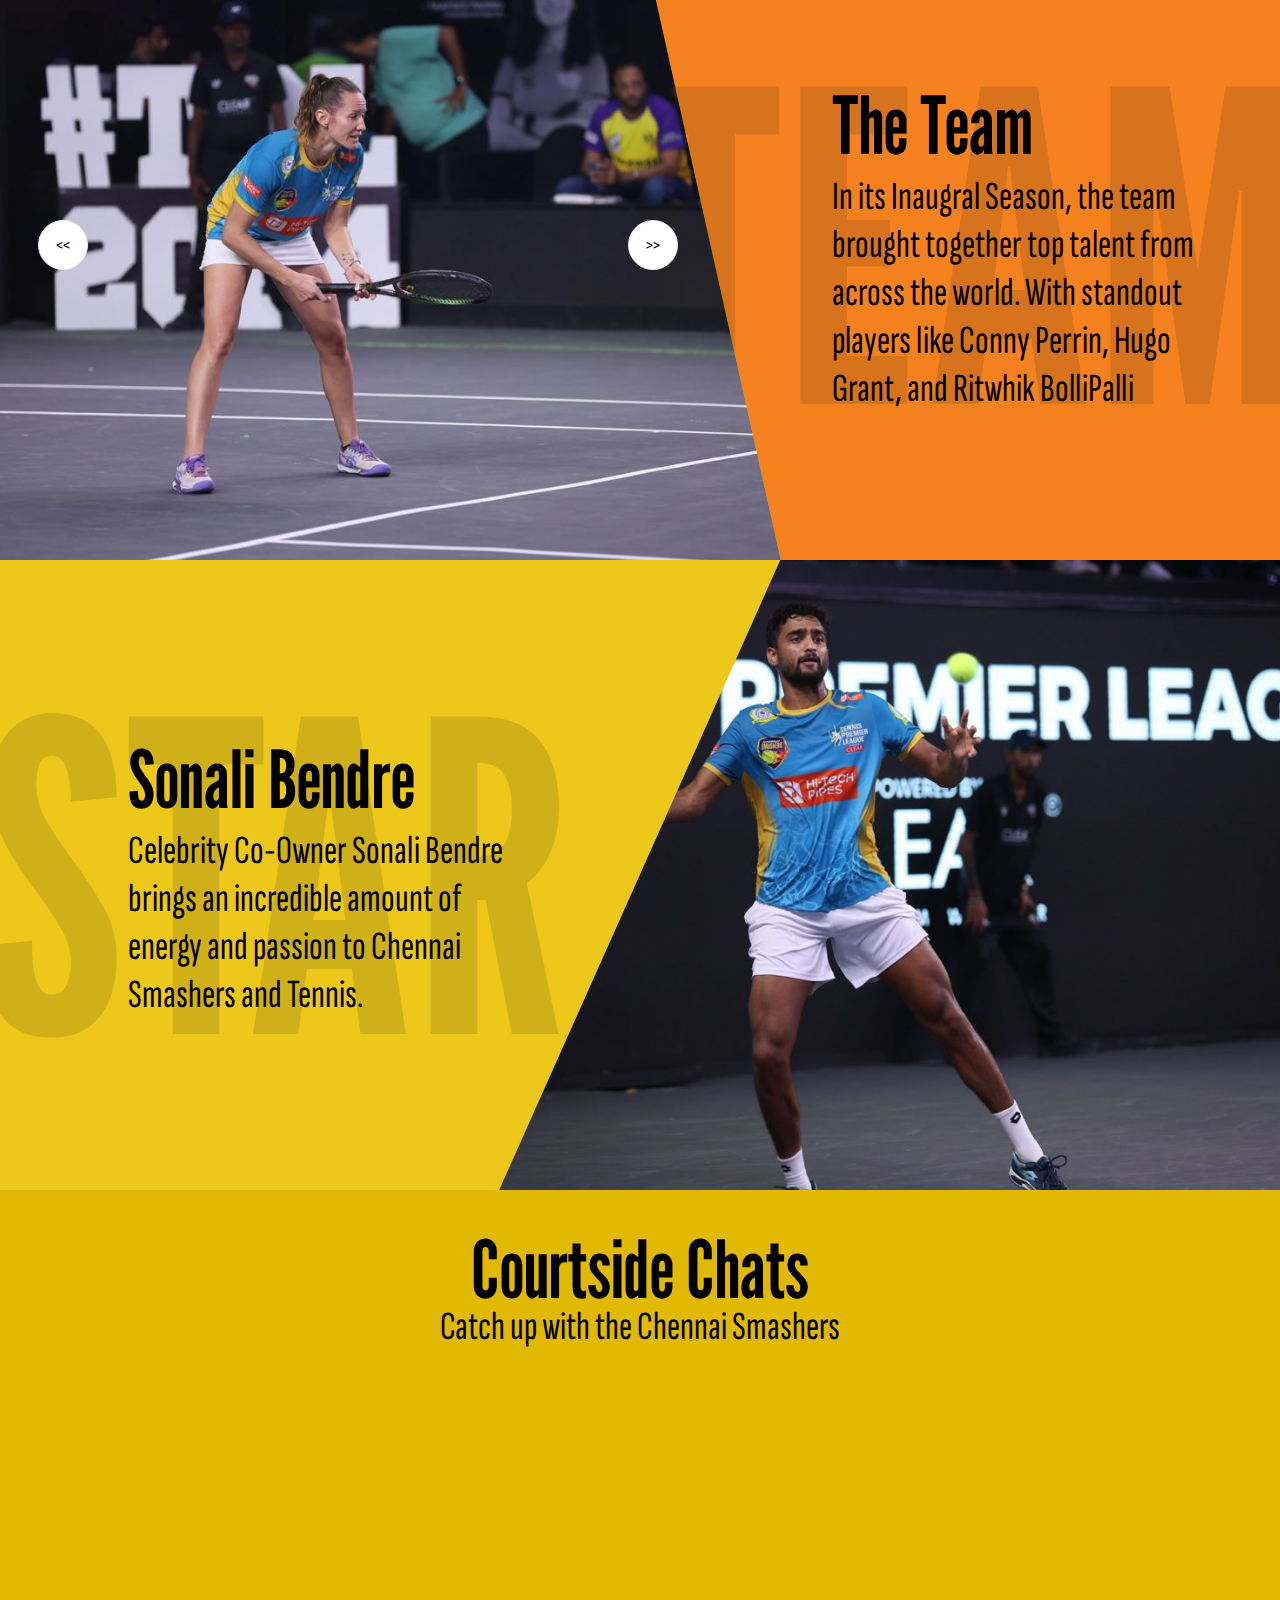
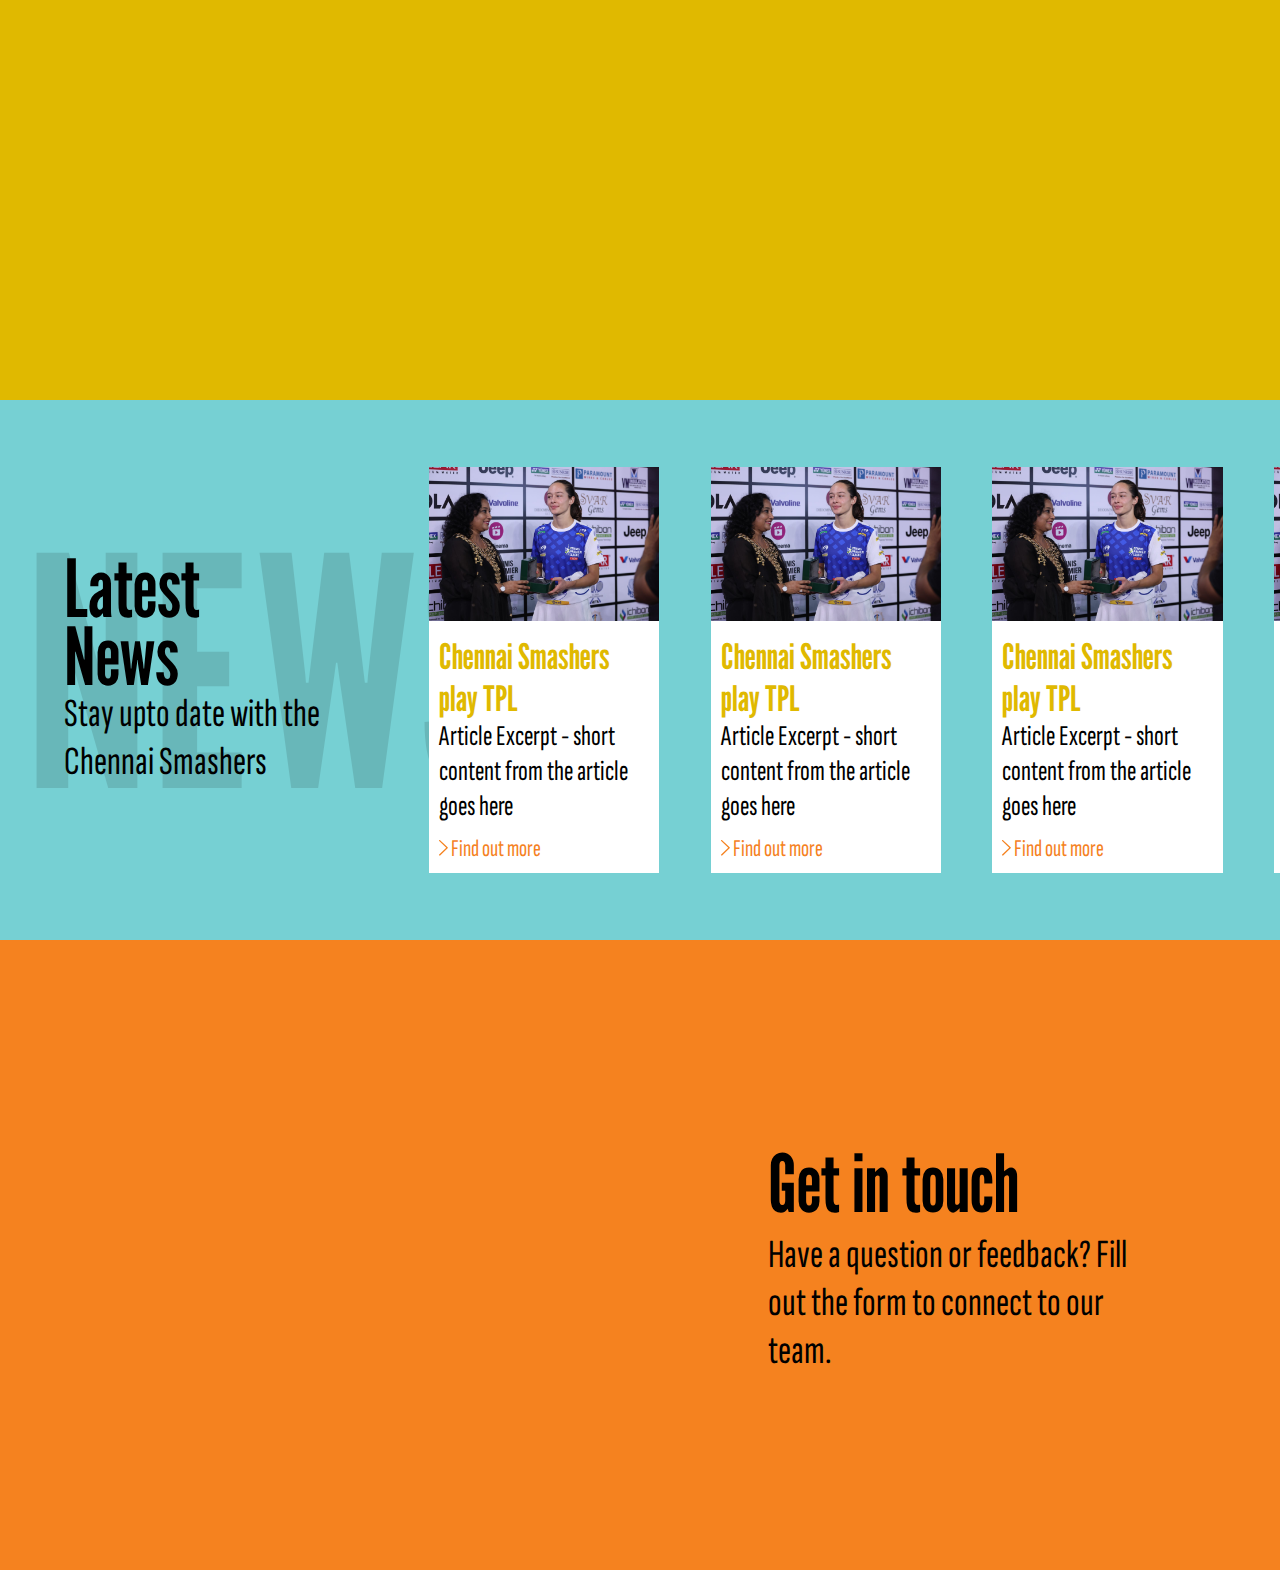
==== commit db9341a7: "Added Sonali Bendre, and fixed Gallery font. More Gallery incoming soon" ====
--- a/index.html
+++ b/index.html
@@ -8,9 +8,10 @@
     <link rel="preconnect" href="https://fonts.googleapis.com">
     <link rel="preconnect" href="https://fonts.gstatic.com" crossorigin>
     <link href="https://fonts.googleapis.com/css2?family=League+Gothic&family=Montserrat:ital,wght@0,100..900;1,100..900&family=Sofia+Sans+Extra+Condensed:ital,wght@0,1..1000;1,1..1000&display=swap" rel="stylesheet">
+    
 <body>
     <div class="sec1" id="Home">
-        <div class="bg">
+        <div class="bg">    
             <div class="l"></div>
             <div class="r"></div>
         </div>
@@ -24,7 +25,7 @@
                 <div class="heading"><a href="#About">About</a></div>
                 <div class="heading"><a href="#Team">Team</a></div>
                 <div class="heading"><a href="#News">News</a></div>
-                <div class="heading"><a href="#News">Gallery</a></div>
+                <div class="heading"><a href="gallery.html">Gallery</a></div>
 
             </div>
             <div class="socials">
@@ -43,6 +44,12 @@
             </div>
         </div>
     </div>
+    <!-- <div class="sponsors">
+        <div class="t1">Our Sponsors</div>
+        <div class="sponsors-list">
+            nyooom
+        </div>
+    </div> -->
     <div class="sec2" id="About">
         <div class="text">
             <div class="bgtext">ABOUT</div>
@@ -55,7 +62,29 @@
                 </div>
             </div>
         </div>
-        <div class="thingy"></div>
+        <div class="thingy container">
+                <div class="slider">
+                  <div class="slider-content">
+                    <figure class="show">
+                      <img src="./assets/img1.jpeg" alt="Coffee">
+                    </figure>
+                    <figure>
+                      <img src="./assets/img2.jpeg" alt="Lamp">
+                    </figure>
+                    <figure>
+                      <img src="./assets/img3.jpeg" alt="Plant">
+                    </figure>
+                  </div>
+                  <div class="slider-navigation">
+                    <button>
+                      <i class="fa-solid fa-chevron-left"><<</i>
+                    </button>
+                    <button>
+                      <i class="fa-solid fa-chevron-right">>></i>
+                    </button>
+                  </div>
+                </div>
+        </div>
     </div>
     <div class="sec3" id="Team">
         <div class="text">
@@ -69,11 +98,57 @@
                 </div>
             </div>
         </div>
-        <div class="thingy"></div>
+        <div class="thingy container">
+            <div class="slider2">
+              <div class="slider-content2">
+                <figure class="show">
+                  <img src="./assets/img2.jpeg" alt="Coffee">
+                </figure>
+                <figure>
+                  <img src="./assets/img1.jpeg" alt="Lamp">
+                </figure>
+                <figure>
+                  <img src="./assets/img3.jpeg" alt="Plant">
+                </figure>
+              </div>
+              <div class="slider-navigation2">
+                <button>
+                  <i class="fa-solid fa-chevron-left"><<</i>
+                </button>
+                <button>
+                  <i class="fa-solid fa-chevron-right">>></i>
+                </button>
+            </div>
+        </div>
+    </div>
+    </div>
+    <div class="sec8" id="sonali">
+        <div class="text">
+            <div class="bgtext">STAR</div>
+            <div class="t">
+                <div class="t1">
+                    Sonali Bendre
+                </div>
+                <div class="t2">
+                    Celebrity Co-Owner Sonali Bendre brings an incredible amount of energy and passion to Chennai Smashers and Tennis.
+                </div>
+            </div>
+        </div>
+        <div class="thingy container">
+        </div>
+    </div>
+    </div>
+    <div class="sec5" id="video" align="center">
+        <div class="text">
+            <div class="t1">Courtside Chats</div>
+            <div class="t2">Catch up with the Chennai Smashers</div>
+        </div>
+        <iframe class="ytembed" src="https://www.youtube.com/embed/videoseries?si=8OT8PDREP6SWxya5&amp;list=PLuOC7vVfVgGqmafU0AG6rrYXABHHNNn-a&amp;autoplay=1&amp;mute=1" title="YouTube video player" frameborder="0" allow="accelerometer; autoplay; clipboard-write; encrypted-media; gyroscope; picture-in-picture; web-share" referrerpolicy="strict-origin-when-cross-origin" allowfullscreen></iframe>
     </div>
     <div class="sec4" id="News">
         <div class="text">
-            <div class="t1">Latest <br>News</div>
+            <div class="bgtext">NEWS</div>
+            <div class="t1">Latest <br> News</div>
             <div class="t2">Stay upto date with the Chennai Smashers</div>
         </div>
         <div class="articles">
@@ -133,5 +208,128 @@
             </div>
         </div>
     </div>
+    <div class="sec6" id="contact">
+        <div class="typeform" data-tf-live="01JNJEJR93FJ51YSV95B4E4VK9"></div><script src="//embed.typeform.com/next/embed.js"></script>
+        <div class="text">
+            <div class="t1">Get in touch</div>
+            <div class="t2">Have a question or feedback? Fill out the form to connect to our team.</div>
+    </div>
+    <script>
+        var count = 0;
+        var directions = {
+        prev: 0,
+        next: 1
+        }
+
+        var prevButton = document.querySelector(".slider-navigation button:first-child");
+        console.log(prevButton)
+        var nextButton = document.querySelector(".slider-navigation button:last-child");
+        var sliders = document.querySelectorAll(".slider-content figure");
+        console.log(sliders)
+        initListeners();
+
+        function initListeners() {
+        nextButton.addEventListener("click", onNavigationClick);
+        prevButton.addEventListener("click", onNavigationClick);
+        }
+
+        function onNavigationClick(e) {
+        var currentButton = e.target;
+        var index = getElementIndex(e.target);
+        var controlledCount = countController(index);
+        
+        var oldSlideItem = sliders[controlledCount.old];
+        var newSlideItem = sliders[controlledCount.new];
+        
+        oldSlideItem.classList.remove("show");
+        currentButton.classList.add("disabled");
+        
+        var showNextSliderItemInterval = setInterval(function() {
+            newSlideItem.classList.add("show");
+            currentButton.classList.remove("disabled");
+            clearInterval(showNextSliderItemInterval);
+        }, 150);
+        }
+
+        function countController(directionIndex) {
+        var result = { new: 0, old: count };
+        var max = sliders.length;
+        
+        if(directionIndex === directions.next) {
+            count = count === max - 1 ? 0 : (count + 1);
+        }
+        
+        if(directionIndex === directions.prev) {
+            count = count === 0 ? (max - 1) : (count - 1);
+        }
+        
+        result.new = count;
+        
+        return result;
+        }
+
+        function getElementIndex(element) {
+        return Array.from(element.parentElement.children).indexOf(element);
+        }
+    </script>
+    <script>
+        var slideIndex = 0;
+var navigationDirections = {
+    backward: 0,
+    forward: 1
+};
+
+var previousBtn = document.querySelector(".slider-navigation2 button:first-child");
+console.log(previousBtn);
+var nextBtn = document.querySelector(".slider-navigation2 button:last-child");
+var slideItems = document.querySelectorAll(".slider-content2 figure");
+
+initializeEventListeners();
+
+function initializeEventListeners() {
+    nextBtn.addEventListener("click", handleNavigationClick);
+    previousBtn.addEventListener("click", handleNavigationClick);
+}
+
+function handleNavigationClick(event) {
+    var clickedButton = event.target;
+    var direction = getButtonIndex(event.target);
+    var updatedSlideIndex = updateSlideIndex(direction);
+    
+    var previousSlide = slideItems[updatedSlideIndex.old];
+    var newSlide = slideItems[updatedSlideIndex.new];
+    
+    previousSlide.classList.remove("show");
+    clickedButton.classList.add("disabled");
+    
+    var slideTransitionInterval = setInterval(function() {
+        newSlide.classList.add("show");
+        clickedButton.classList.remove("disabled");
+        clearInterval(slideTransitionInterval);
+    }, 150);
+}
+
+function updateSlideIndex(direction) {
+    var updatedIndices = { new: 0, old: slideIndex };
+    var totalSlides = slideItems.length;
+    
+    if (direction === navigationDirections.forward) {
+        slideIndex = slideIndex === totalSlides - 1 ? 0 : (slideIndex + 1);
+    }
+    
+    if (direction === navigationDirections.backward) {
+        slideIndex = slideIndex === 0 ? (totalSlides - 1) : (slideIndex - 1);
+    }
+    
+    updatedIndices.new = slideIndex;
+    
+    return updatedIndices;
+}
+
+function getButtonIndex(buttonElement) {
+    return Array.from(buttonElement.parentElement.children).indexOf(buttonElement);
+}
+
+    </script>
 </body>
 </html>--- a/main.css
+++ b/main.css
@@ -32,6 +32,8 @@
     height: 100vh;
     width: 100vw;
     position: absolute;
+    top: 0;
+    left: 0;
     z-index: 0;
 }
 .bg .l{
@@ -106,16 +108,109 @@
 .sec2 .thingy{
     position: absolute;
     right: 0;
+    background-color: #F5821F;
+
+    /* background: url('./assets/img1.jpeg');
+    background-size: cover;
+    background-repeat: no-repeat;
+    background-position: center; */
+    height: 70vh;
+    width: 61%;
+    clip-path: polygon(0 0, 100% 0, 100% 100%, 18% 100%);
+}
+.sec2 .text{
+    position: absolute;
+    width: 50vw;
+    height: 70vh;
+    display: flex;
+    flex-direction: column;
+    justify-content: center;
+    align-items: center;    
+}
+.sec2 .text .t1{
+    font-size: 5em;
+    z-index: 3;
+}
+.sec2 .text .t2{
+    width: 30vw;
+    font-size: 2.5em;
+    z-index: 3;
+}
+.sec2 .text .bgtext{
+    font-size: 27em;
+    position: absolute;
+    z-index: 1;
+    color: #0B0A08;
+    opacity: 12%;
+    transform: translateX(-8%);
+}
+.sec3{
+    height: 70vh;
+    width:100vw;
+    background-color: #F5821F;
+}
+.sec3 .thingy{
+    position: absolute;
+    left: 0;
+    background-color: #EDC81B;
+
+    /* background: url('./assets/img2.jpeg');
+    background-size: cover;
+    background-repeat: no-repeat;
+    background-position: center; */
+    height: 70vh;
+    width: 61%;
+    clip-path: polygon(0 0, 82% 0, 100% 100%, 0 100%);
+}
+.sec3 .text{
+    position: absolute;
+    right:0;
+    width: 40vw;
+    height: 70vh;
+    display: flex;
+    flex-direction: column;
+    justify-content: center;
+    align-items: center;    
+}
+.sec3 .text .t1{
+    font-size: 5em;
+    z-index: 3;
+}
+.sec3 .text .t2{
+    width: 30vw;
+    font-size: 2.5em;
+    z-index: 3;
+}
+.sec3 .text .bgtext{
+    font-size: 27em;
+    position: absolute;
+    z-index: 1;
+    color: #0B0A08;
+    opacity: 12%;
+    transform: translateX(-8%);
+}
+
+.sec8{
+    height: 70vh;
+    width:100vw;
+    background-color: #EDC81B;
+}
+.sec8 .thingy{
+    position: absolute;
+    right: 0;
+    background-color: #F5821F;
+
     background: url('./assets/img1.jpeg');
     background-size: cover;
     background-repeat: no-repeat;
     background-position: center;
     height: 70vh;
     width: 61%;
-    clip-path: polygon(0 0, 100% 0, 100% 100%, 18% 100%);
-}
-.sec2 .text{
-    position: absolute;
+    clip-path: polygon(36% 0%, 100% 0%, 100% 100%, 0% 100%);
+}
+.sec8 .text{
+    position: absolute;
+    left: 0%;
     width: 50vw;
     height: 70vh;
     display: flex;
@@ -123,16 +218,16 @@
     justify-content: center;
     align-items: center;    
 }
-.sec2 .text .t1{
+.sec8 .text .t1{
     font-size: 5em;
     z-index: 3;
 }
-.sec2 .text .t2{
+.sec8 .text .t2{
     width: 30vw;
     font-size: 2.5em;
     z-index: 3;
 }
-.sec2 .text .bgtext{
+.sec8 .text .bgtext{
     font-size: 27em;
     position: absolute;
     z-index: 1;
@@ -140,49 +235,7 @@
     opacity: 12%;
     transform: translateX(-8%);
 }
-.sec3{
-    height: 70vh;
-    width:100vw;
-    background-color: #F5821F;
-}
-.sec3 .thingy{
-    position: absolute;
-    left: 0;
-    background: url('./assets/img2.jpeg');
-    background-size: cover;
-    background-repeat: no-repeat;
-    background-position: center;
-    height: 70vh;
-    width: 61%;
-    clip-path: polygon(0 0, 82% 0, 100% 100%, 0 100%);
-}
-.sec3 .text{
-    position: absolute;
-    right:0;
-    width: 40vw;
-    height: 70vh;
-    display: flex;
-    flex-direction: column;
-    justify-content: center;
-    align-items: center;    
-}
-.sec3 .text .t1{
-    font-size: 5em;
-    z-index: 3;
-}
-.sec3 .text .t2{
-    width: 30vw;
-    font-size: 2.5em;
-    z-index: 3;
-}
-.sec3 .text .bgtext{
-    font-size: 27em;
-    position: absolute;
-    z-index: 1;
-    color: #0B0A08;
-    opacity: 12%;
-    transform: translateX(-8%);
-}
+
 .sec4{
     height: 60vh;
     width: 100vw;
@@ -253,6 +306,16 @@
     font-weight: 400;
     margin-top: 10px;
 }
+
+.sec4 .text .bgtext{
+    font-size: 20em;
+    position: absolute;
+    z-index: 1;
+    color: #0B0A08;
+    opacity: 12%;
+    transform: translateX(-8%);
+}
+
 .scroll::-webkit-scrollbar {
     height: 8px;
     width: 40%;
@@ -269,10 +332,223 @@
     margin: 0 500px; /* Reduce the scrollbar's visible width */
   }
 
-
-
+.sec5{
+    height: 90vh;
+    width: 100vw;
+    background-color: #E0B900;
+    align-items: center;
+}
+.sec5 .text{
+    height: 10vh;
+    width: 100vw;
+    display:block;
+    justify-content: center;
+    padding-top: 5vh;
+    padding-bottom: 5vh;
+    text-align: center;
+    
+}
+.sec5 .text .t1{
+    font-size: 5em;
+    line-height: 85%;
+}
+.sec5 .text .t2{
+    font-size: 2.5em;
+}
+
+.sec5 .ytembed{
+    height: 72.5%;
+    width: 60%;
+    display: block;
+    justify-content: center;
+    align-self: center;
+}
+
+.sec6{
+    height: 70vh;
+    width: 100vw;
+    background-color: #F5821F;
+    display: flex;
+}
+.sec6 .text{
+    position: absolute;
+    right:0;
+    width: 40vw;
+    height: 70vh;
+    display: flex;
+    flex-direction: column;
+    justify-content: center;
+    align-items: left;    
+}
+.sec6 .text .t1{
+    font-size: 5em;
+    z-index: 3;
+}
+.sec6 .text .t2{
+    width: 30vw;
+    font-size: 2.5em;
+    z-index: 3;
+}
+.sec6 .text .bgtext{
+    font-size: 27em;
+    position: absolute;
+    z-index: 1;
+    color: #0B0A08;
+    opacity: 12%;
+    transform: translateX(-8%);
+}
+
+.sec6 .typeform{
+    height: 100%;
+    width: 40vw;
+    display: flex;
+    justify-content: center;
+    align-items: center;
+    padding-left: 10vw;
+}
 
 .t2 {
     font-family: "Sofia Sans Extra Condensed", serif;
 }
 
+/* .sponsors{
+    height: 35vh;
+    width: 100vw;
+    background-color: whitesmoke;
+    display: flex;
+    align-items: center;
+    flex-direction: column;
+}
+
+.sponsors .t1{
+    font-size: 2.5em;
+    font-weight: 500;
+} */
+ 
+/* image carousel spaghetti code below  */
+.container {
+    align-items: center;
+    justify-content: center;
+    
+  }
+  
+  .slider {
+    position: relative;
+    display: flex;
+    flex-direction: column;
+    align-items: center;
+    height: 100%;
+  }
+  .slider-content {
+    position: relative;
+    width: 100%;
+    height: 100%;
+  }
+  .slider-content figure {
+    position: absolute;
+    top: 0;
+    left: 0;
+    display: flex;
+    overflow: hidden;
+  }
+  .slider-content figure img {
+    height: 70vh;
+    width: 61vw;
+    object-fit: cover;
+    transform-origin: center;
+    transition-duration: 0.5s;
+    transition-property: transform, opacity;
+    transform: scale(1.3);
+    opacity: 0;
+  }
+  .slider-content figure.show img {
+    transform: scale(1);
+    opacity: 1;
+  }
+  .slider-navigation {
+    position: absolute;
+    display: flex;
+    align-items: center;
+    justify-content: space-between;
+    padding: 3vw;
+    padding-left: 8vw;
+    top: 0;
+    bottom: 0;
+    left: 0;
+    right: 0;
+    /* padding: 0px 30px; */
+  }
+  .slider-navigation button {
+      width: 50px;
+      height: 50px;
+      border-radius: 50%;
+      border: 1px solid #ecedf0;
+      cursor: pointer;
+      background-color: #fff;
+    }
+
+  .slider-navigation button.disabled {
+    pointer-events: none;
+  }
+
+
+  /* literally the same code with different class names  */
+  .slider2 {
+    position: relative;
+    display: flex;
+    flex-direction: column;
+    align-items: center;
+    height: 100%;
+  }
+  .slider-content2 {
+    position: relative;
+    width: 100%;
+    height: 100%;
+  }
+  .slider-content2 figure {
+    position: absolute;
+    top: 0;
+    left: 0;
+    display: flex;
+    overflow: hidden;
+  }
+  .slider-content2 figure img {
+    height: 70vh;
+    width: 61vw;
+    object-fit: cover;
+    transform-origin: center;
+    transition-duration: 0.5s;
+    transition-property: transform, opacity;
+    transform: scale(1.3);
+    opacity: 0;
+  }
+  .slider-content2 figure.show img {
+    transform: scale(1);
+    opacity: 1;
+  }
+  .slider-navigation2 {
+    position: absolute;
+    display: flex;
+    align-items: center;
+    justify-content: space-between;
+    padding: 3vw;
+    padding-right: 8vw;
+    top: 0;
+    bottom: 0;
+    left: 0;
+    right: 0;
+    /* padding: 0px 30px; */
+  }
+  .slider-navigation2 button {
+      width: 50px;
+      height: 50px;
+      border-radius: 50%;
+      border: 1px solid #ecedf0;
+      cursor: pointer;
+      background-color: #fff;
+    }
+
+  .slider-navigation2 button.disabled {
+    pointer-events: none;
+  }
+
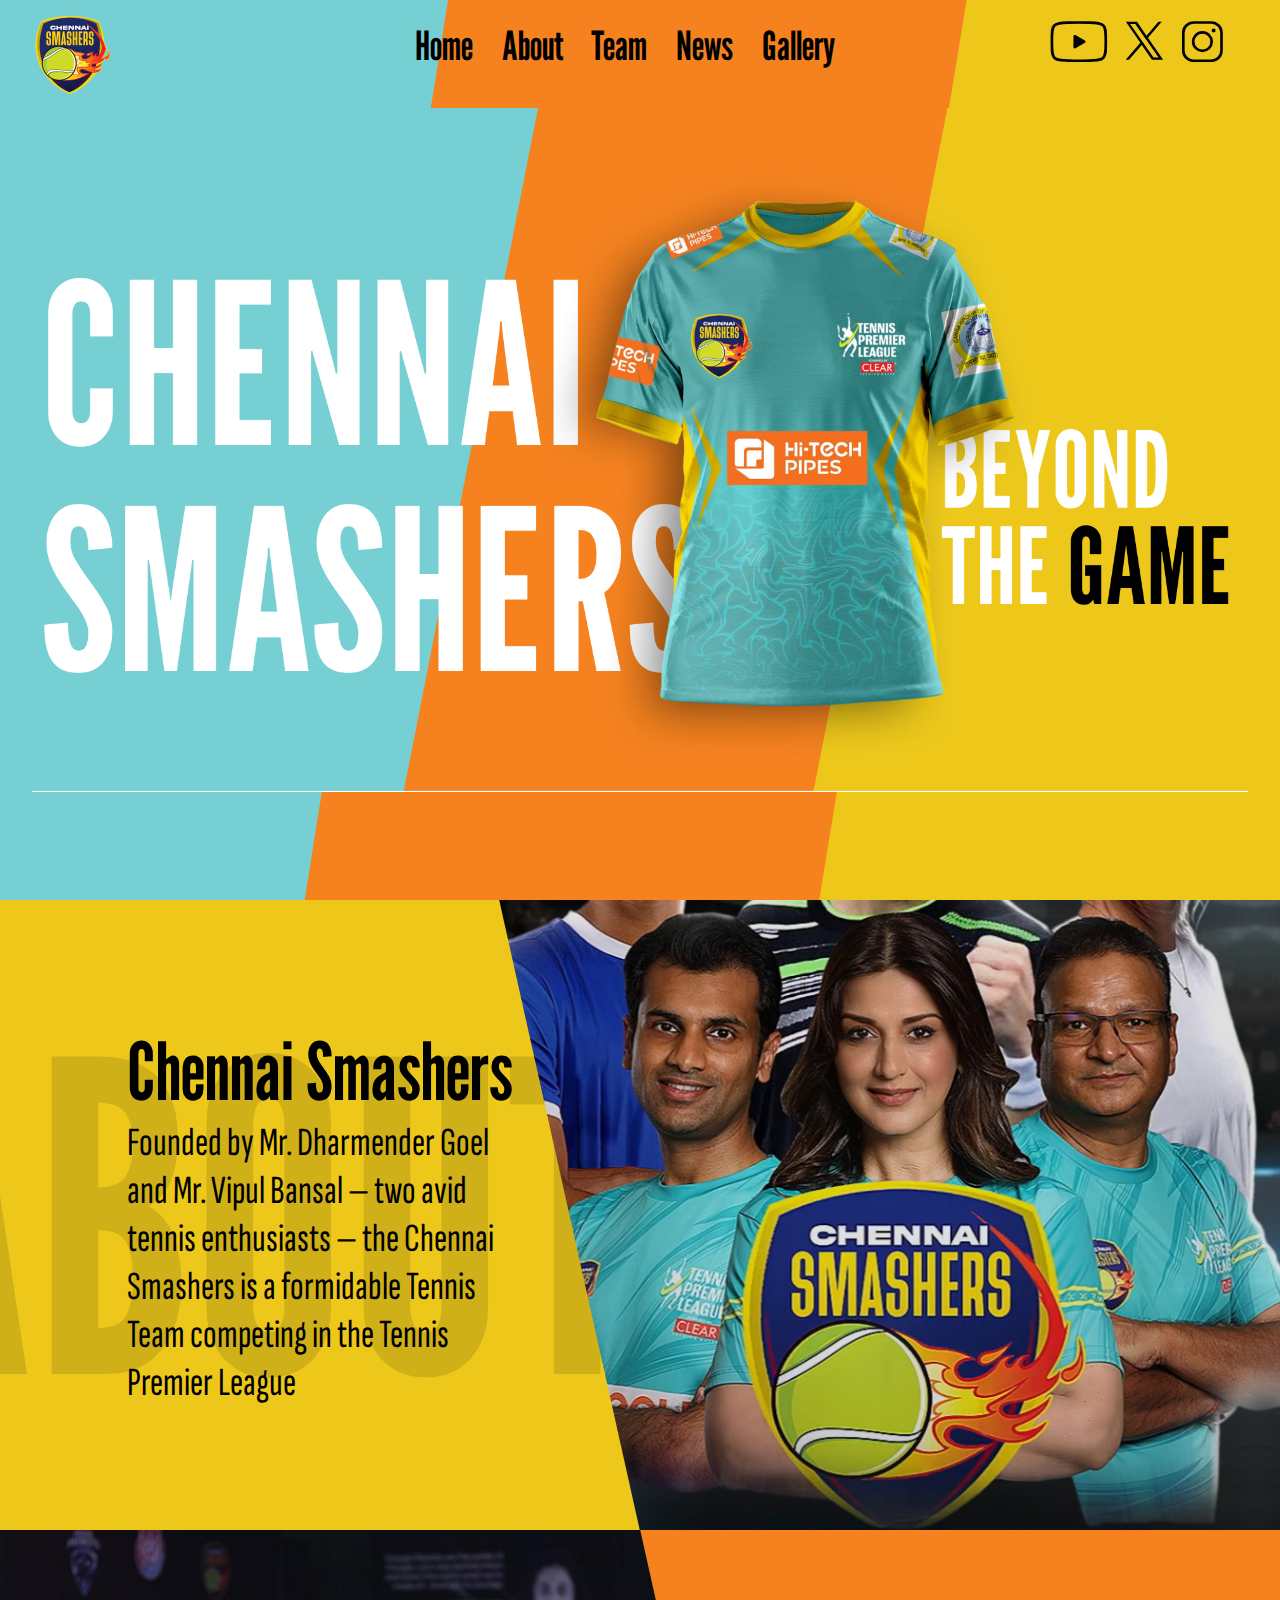
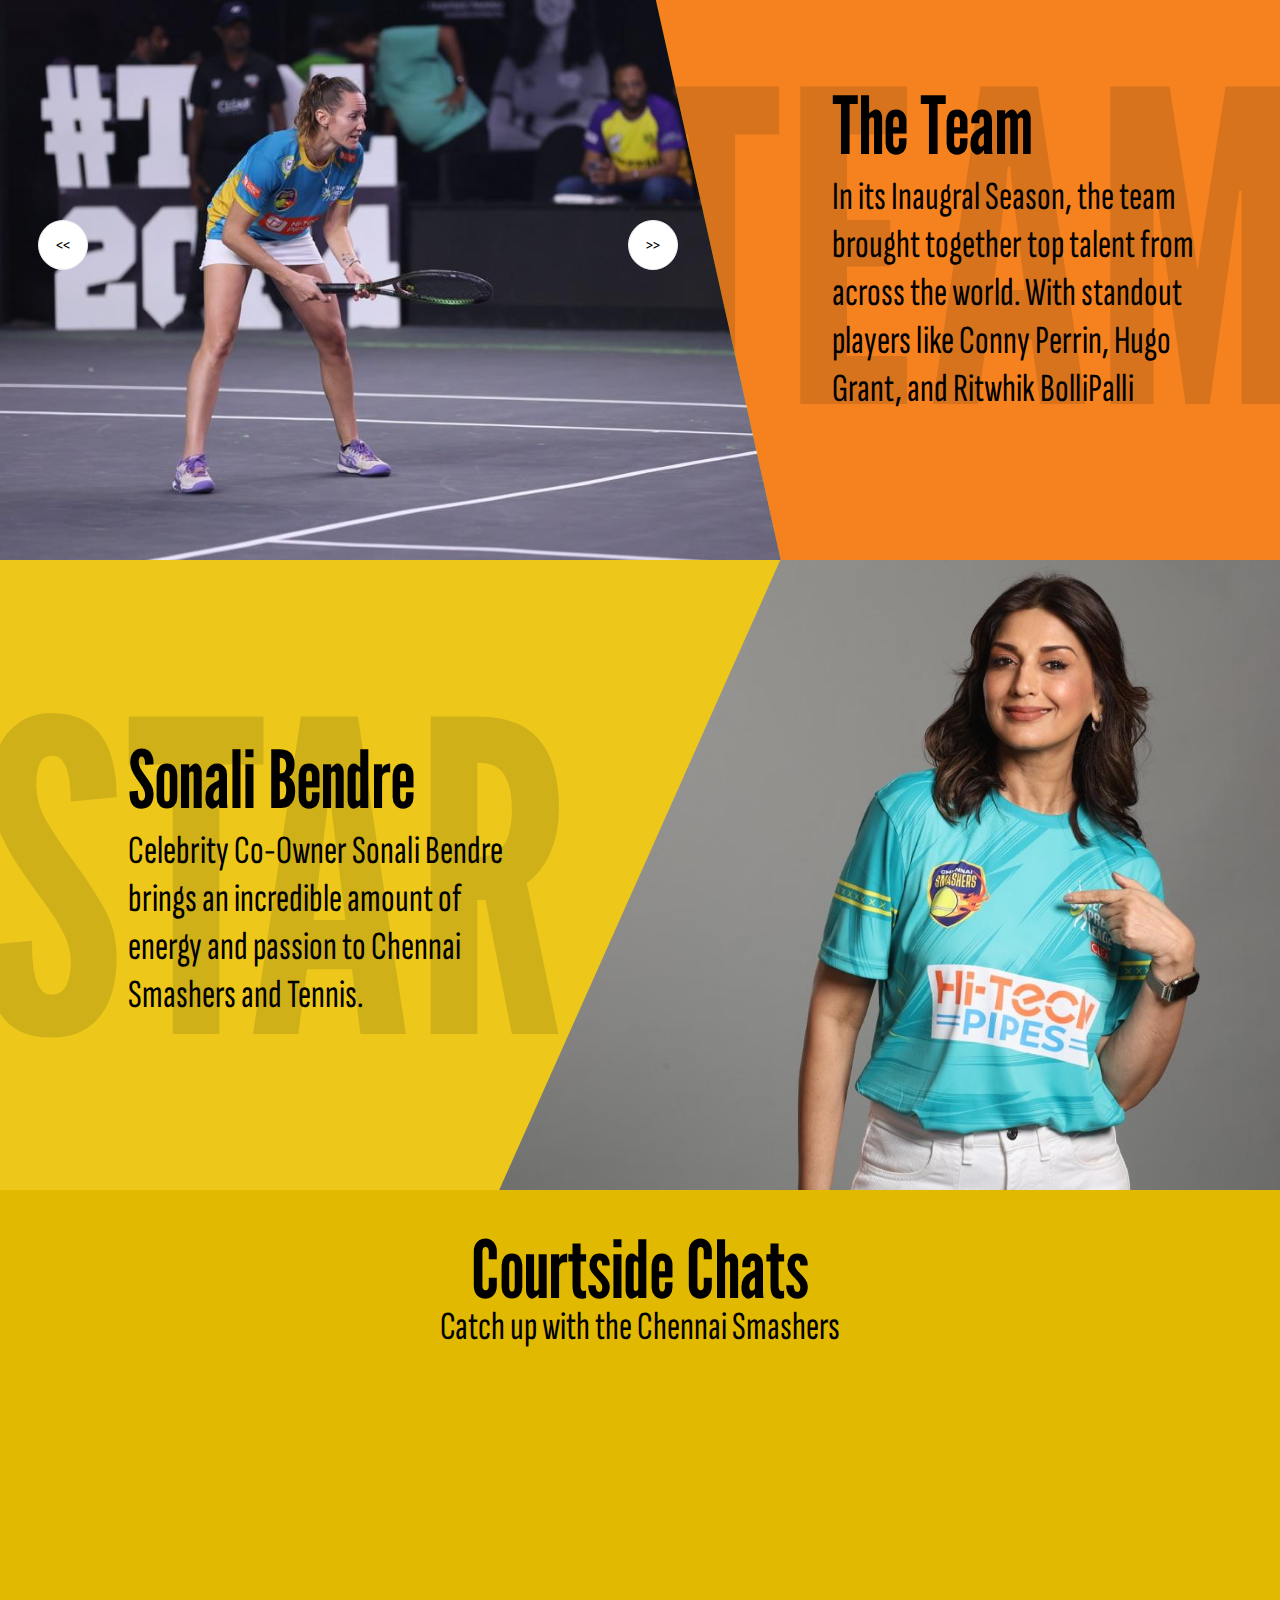
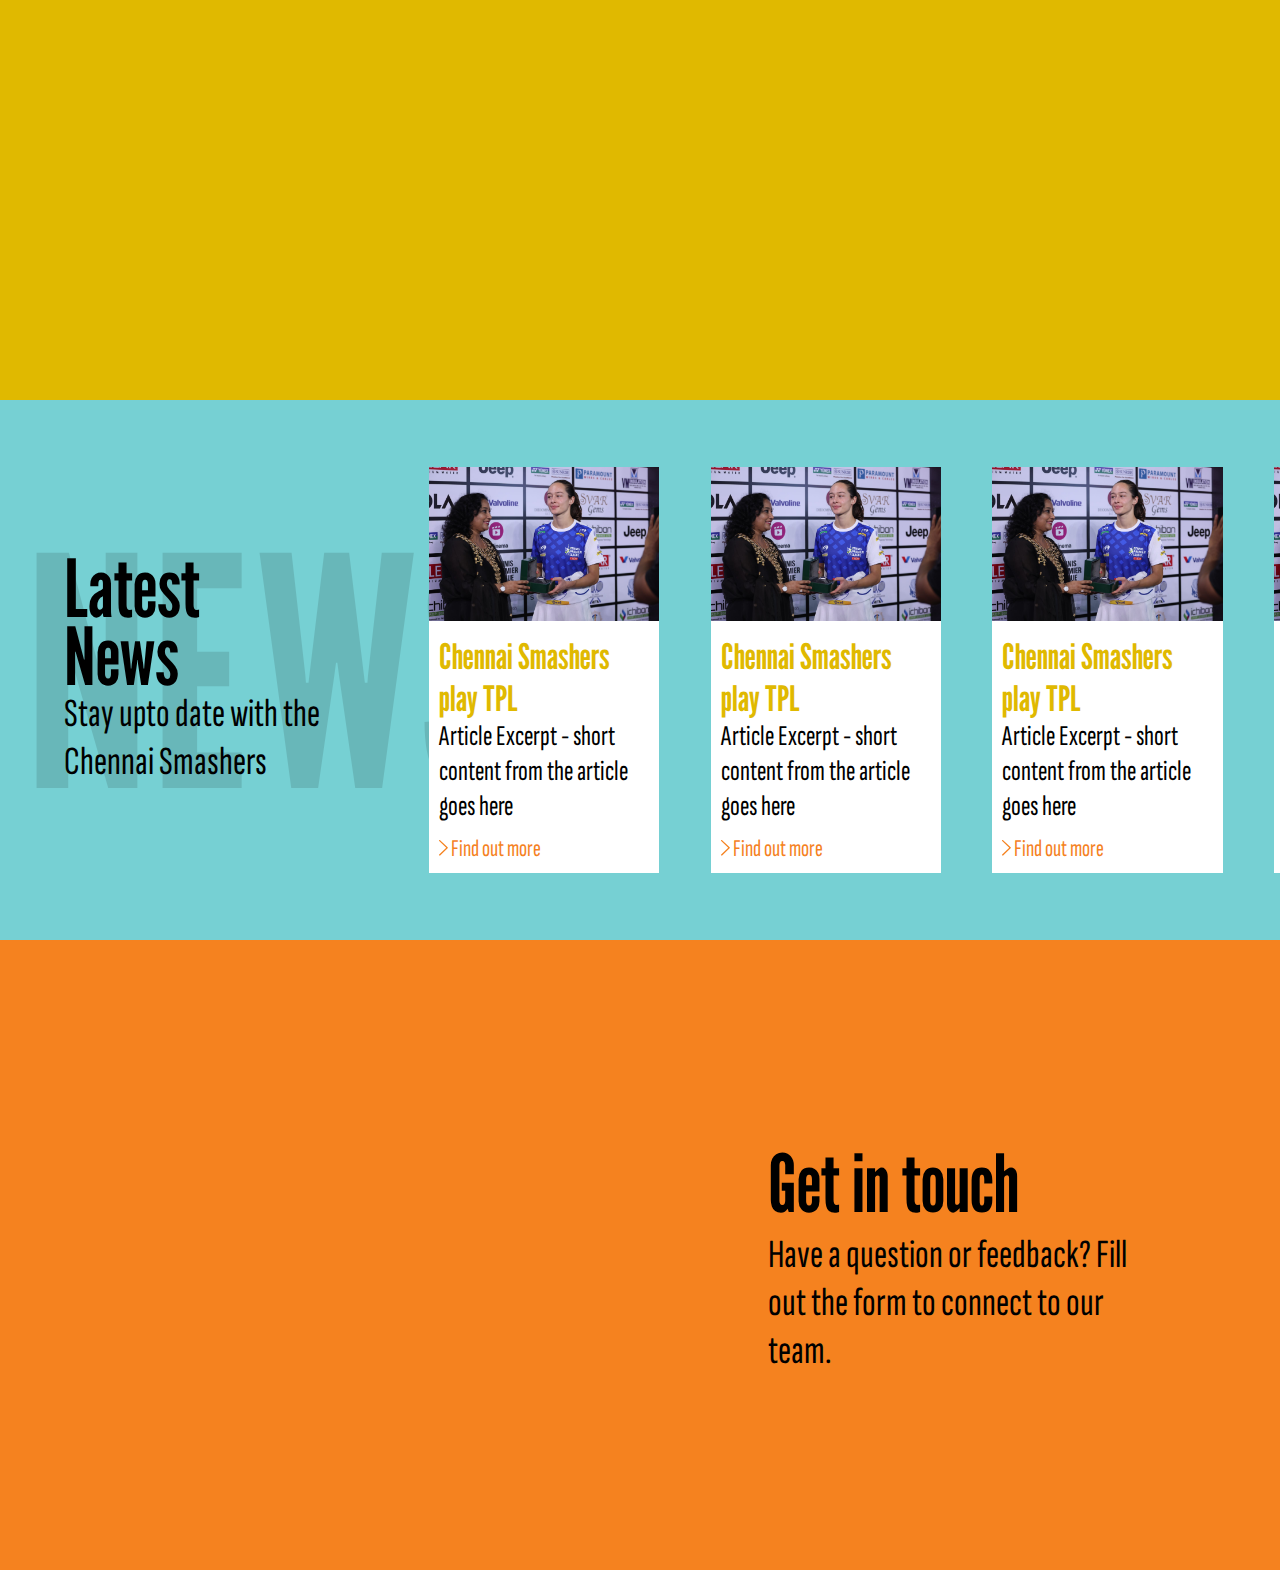
==== commit bf9186ca: "fixing more images and stuff" ====
--- a/index.html
+++ b/index.html
@@ -63,7 +63,7 @@
             </div>
         </div>
         <div class="thingy container">
-                <div class="slider">
+                <!-- <div class="slider">
                   <div class="slider-content">
                     <figure class="show">
                       <img src="./assets/img1.jpeg" alt="Coffee">
@@ -83,7 +83,7 @@
                       <i class="fa-solid fa-chevron-right">>></i>
                     </button>
                   </div>
-                </div>
+                </div> -->
         </div>
     </div>
     <div class="sec3" id="Team">
--- a/main.css
+++ b/main.css
@@ -3,7 +3,7 @@
     font-optical-sizing: auto;
     font-style: normal;
     font-variation-settings:
-    "wdth" 100;
+    "width" 100;
     padding: 0;
     border: 0;
     margin: 0;
@@ -110,10 +110,10 @@
     right: 0;
     background-color: #F5821F;
 
-    /* background: url('./assets/img1.jpeg');
+    background: url('./assets/chennai.png');
     background-size: cover;
     background-repeat: no-repeat;
-    background-position: center; */
+    background-position: center;
     height: 70vh;
     width: 61%;
     clip-path: polygon(0 0, 100% 0, 100% 100%, 18% 100%);
@@ -200,7 +200,7 @@
     right: 0;
     background-color: #F5821F;
 
-    background: url('./assets/img1.jpeg');
+    background: url('./assets/sonali.jpeg');
     background-size: cover;
     background-repeat: no-repeat;
     background-position: center;
@@ -316,7 +316,7 @@
     transform: translateX(-8%);
 }
 
-.scroll::-webkit-scrollbar {
+/* .scroll::-webkit-scrollbar {
     height: 8px;
     width: 40%;
     background: transparent;
@@ -329,8 +329,8 @@
 
 .scroll::-webkit-scrollbar-track {
     background: transparent;
-    margin: 0 500px; /* Reduce the scrollbar's visible width */
-  }
+    margin: 0 500px;
+  } */
 
 .sec5{
     height: 90vh;
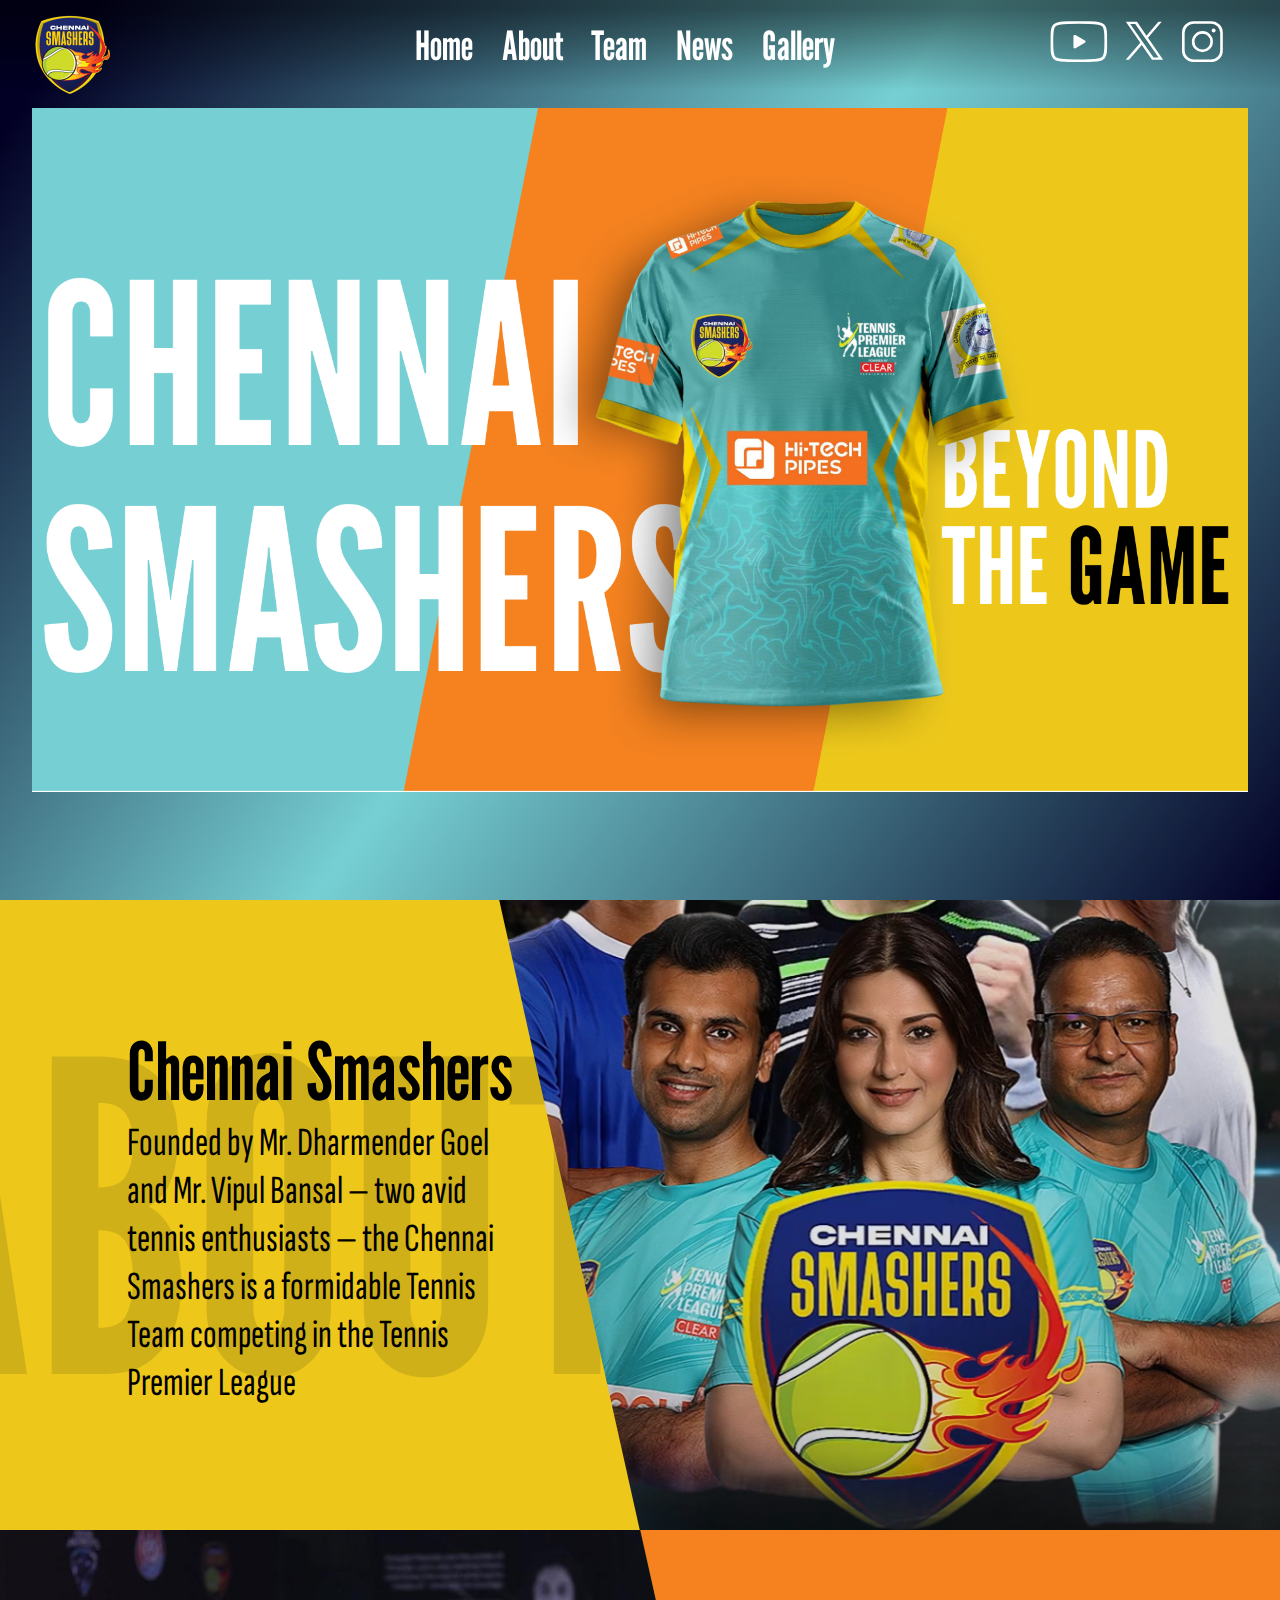
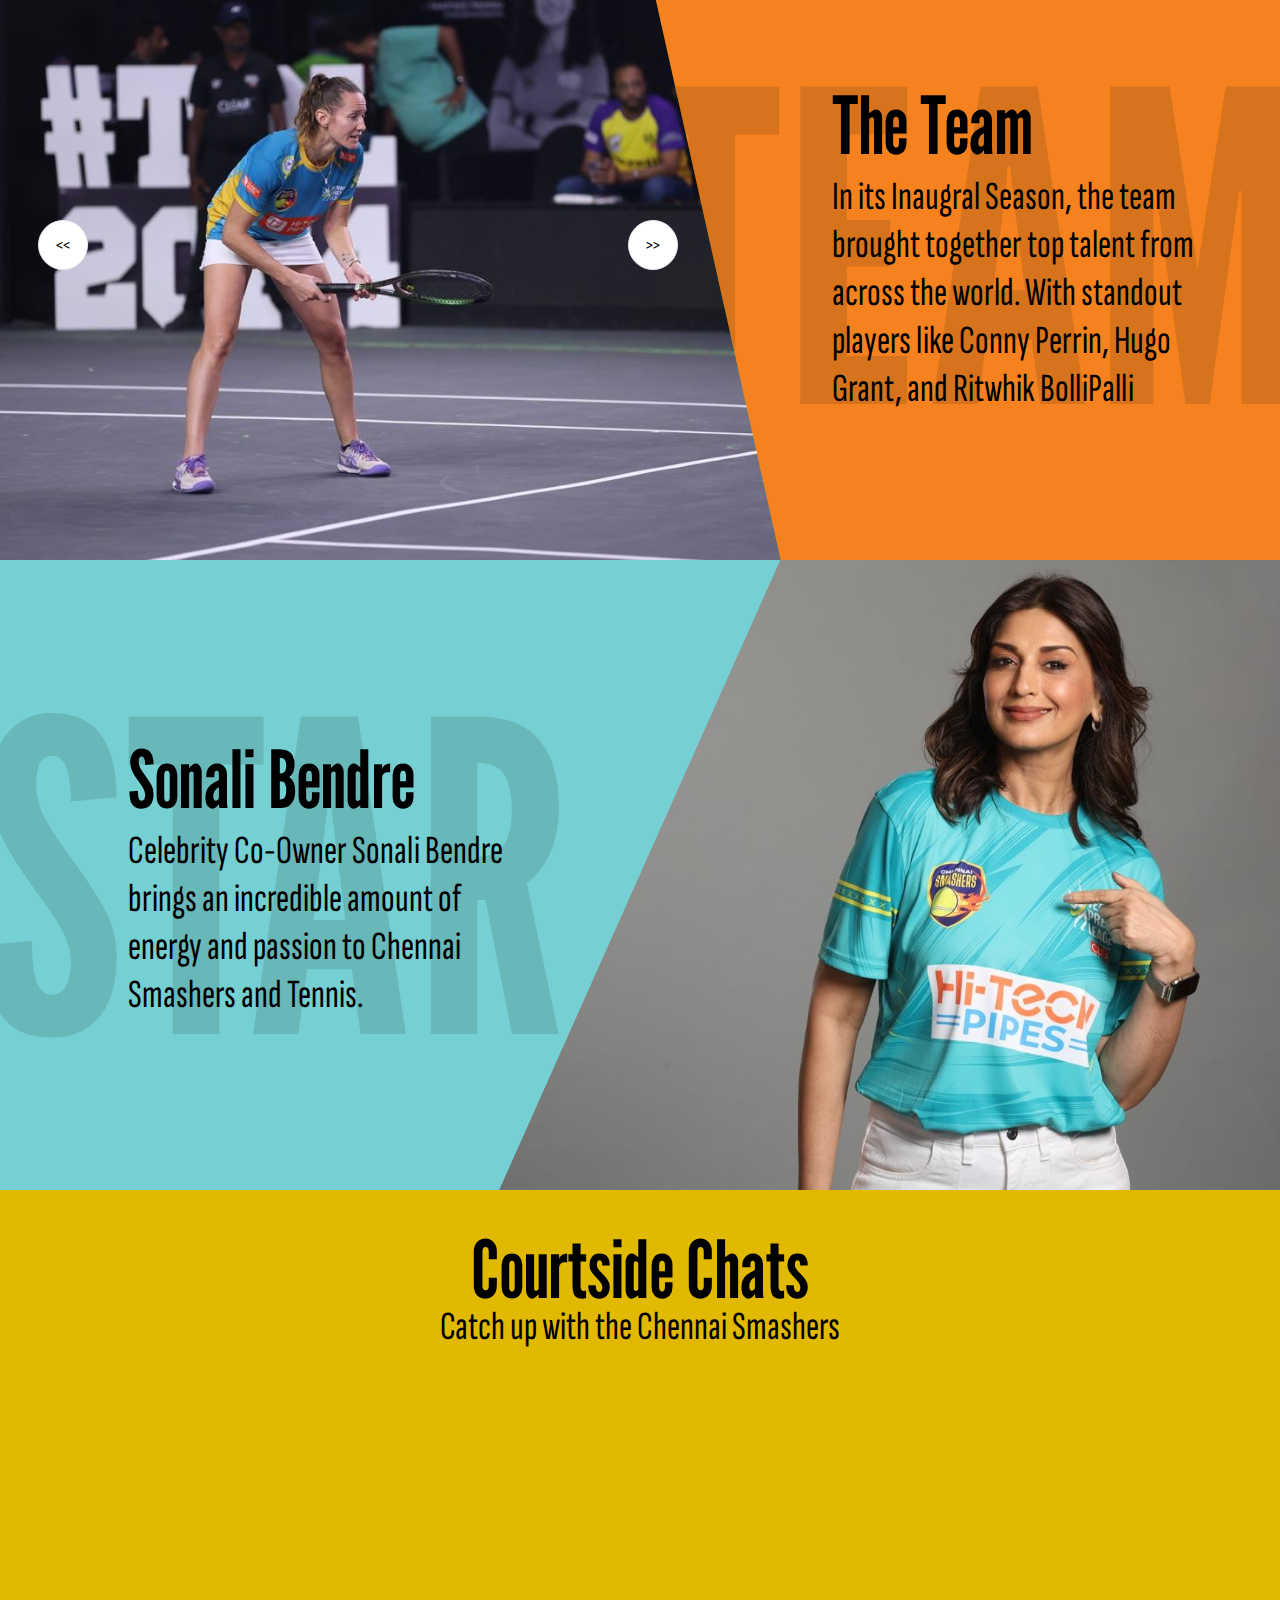
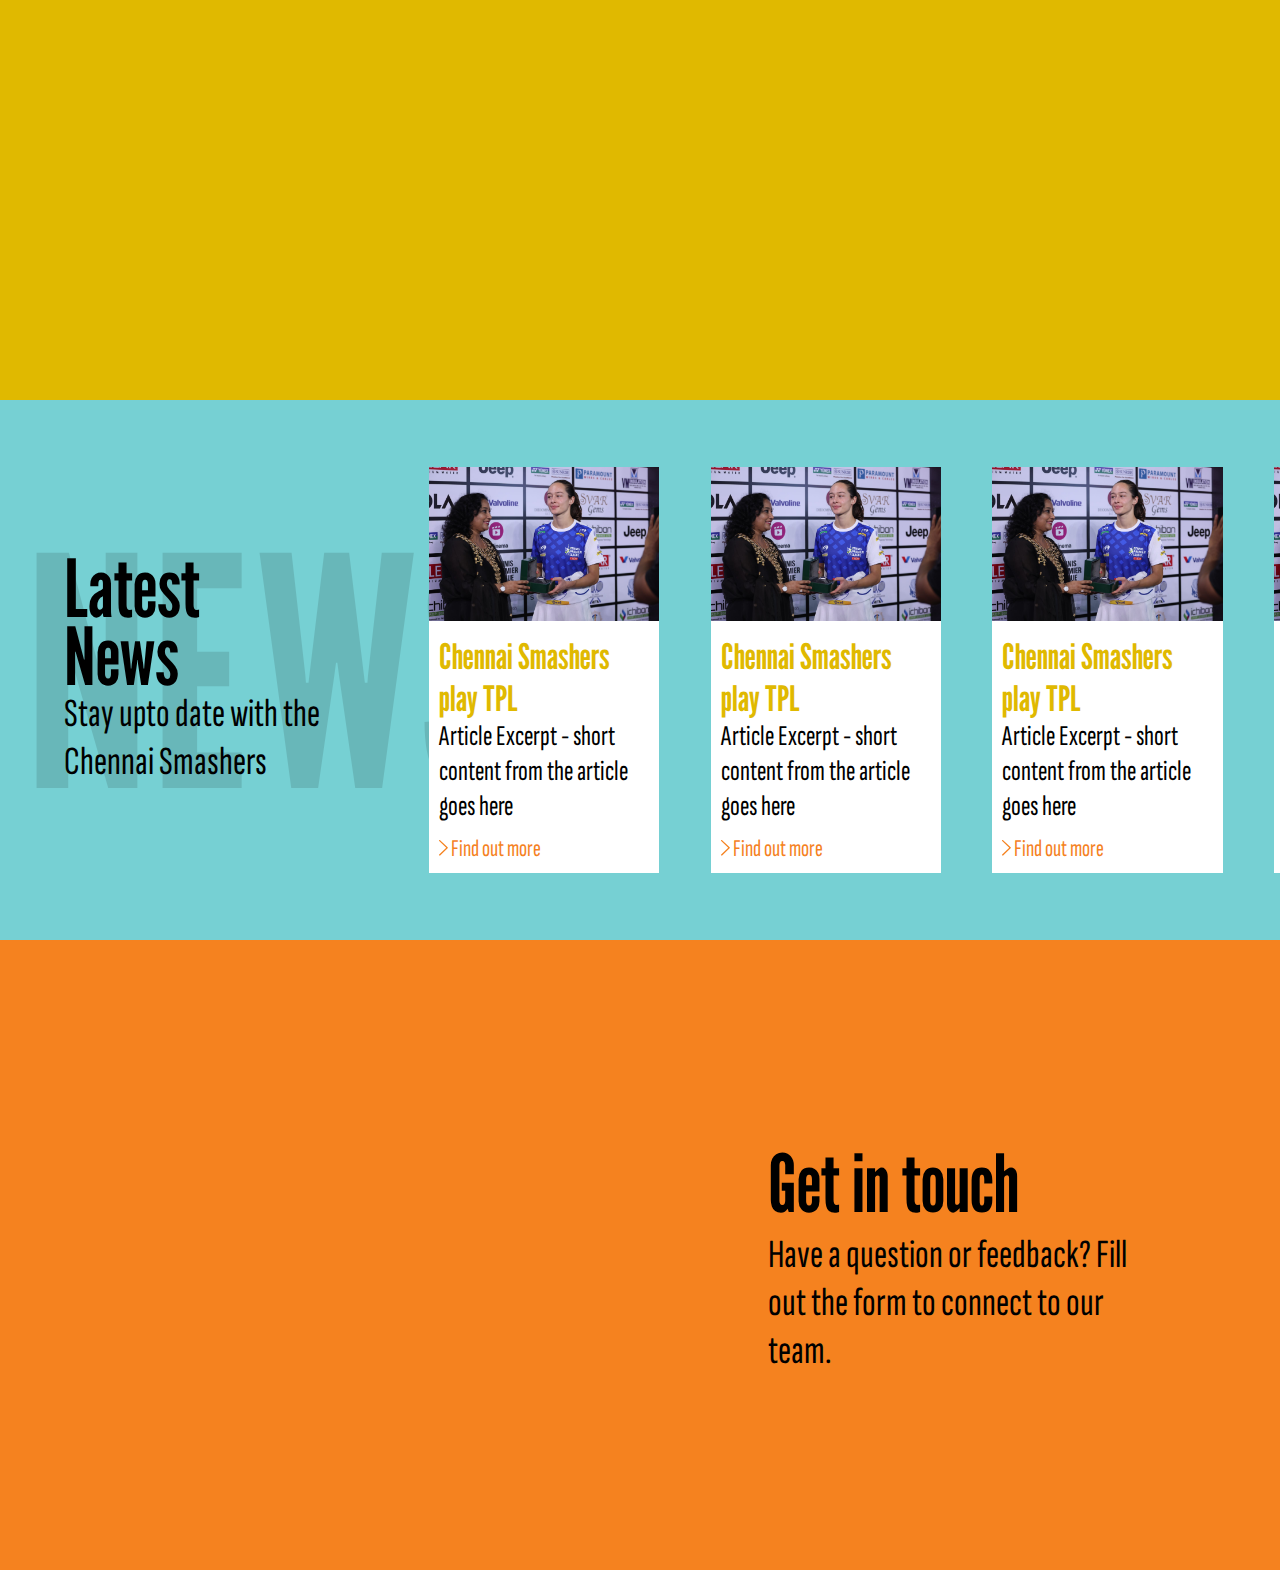
==== commit 5129ba96: "whoa so much stuff" ====
--- a/index.html
+++ b/index.html
@@ -21,35 +21,29 @@
                 <img src="./assets/logo.webp" height="100px" width="100px" alt="">
             </div>
             <div class="text">
-                <div class="heading"><a href="#Home">Home</a></div>
-                <div class="heading"><a href="#About">About</a></div>
-                <div class="heading"><a href="#Team">Team</a></div>
+                <div class="heading"><a href="index.html">Home</a></div>
+                <div class="heading"><a href="about.html">About</a></div>
+                <div class="heading"><a href="team.html">Team</a></div>
                 <div class="heading"><a href="#News">News</a></div>
                 <div class="heading"><a href="gallery.html">Gallery</a></div>
 
             </div>
             <div class="socials">
                 <a href="https://www.youtube.com/@ChennaiSmashers/shorts" target="_blank"><svg width="64" height="46" viewBox="0 0 64 46" fill="none" xmlns="http://www.w3.org/2000/svg">
-                    <path d="M37.9158 23.25L27.4404 29.2359V17.2641L37.9158 23.25Z" fill="black" stroke="black" stroke-width="3" stroke-linecap="round" stroke-linejoin="round"/>
-                    <path d="M2 25.369V21.131C2 12.4664 2 8.13257 4.70863 5.34613C7.42025 2.55669 11.6882 2.43697 20.2211 2.19454C24.2616 2.08081 28.3919 2 31.9296 2C35.4673 2 39.5945 2.08081 43.638 2.19454C52.171 2.43697 56.4389 2.55669 59.1475 5.34613C61.8562 8.13556 61.8592 12.4694 61.8592 21.131V25.366C61.8592 34.0336 61.8592 38.3644 59.1505 41.1539C56.4389 43.9403 52.1739 44.063 43.638 44.3025C39.5975 44.4192 35.4673 44.5 31.9296 44.5C28.3919 44.5 24.2646 44.4192 20.2211 44.3025C11.6882 44.063 7.42025 43.9433 4.70863 41.1539C1.99701 38.3644 2 34.0306 2 25.369Z" stroke="black" stroke-width="3"/>
+                    <path d="M37.9158 23.25L27.4404 29.2359V17.2641L37.9158 23.25Z" fill="white" stroke="white" stroke-width="3" stroke-linecap="round" stroke-linejoin="round"/>
+                    <path d="M2 25.369V21.131C2 12.4664 2 8.13257 4.70863 5.34613C7.42025 2.55669 11.6882 2.43697 20.2211 2.19454C24.2616 2.08081 28.3919 2 31.9296 2C35.4673 2 39.5945 2.08081 43.638 2.19454C52.171 2.43697 56.4389 2.55669 59.1475 5.34613C61.8562 8.13556 61.8592 12.4694 61.8592 21.131V25.366C61.8592 34.0336 61.8592 38.3644 59.1505 41.1539C56.4389 43.9403 52.1739 44.063 43.638 44.3025C39.5975 44.4192 35.4673 44.5 31.9296 44.5C28.3919 44.5 24.2646 44.4192 20.2211 44.3025C11.6882 44.063 7.42025 43.9433 4.70863 41.1539C1.99701 38.3644 2 34.0306 2 25.369Z" stroke="white" stroke-width="3"/>
                 </svg></a>
                 <a href="https://x.com/ChennaiTPLoffl" target="_blank"><svg width="42" height="43" viewBox="0 0 42 43" fill="none" xmlns="http://www.w3.org/2000/svg">
-                    <path d="M24.7496 17.9961L40.2309 0H36.562L23.12 15.6254L12.3834 0H0L16.2357 23.6287L0 42.5H3.66895L17.8646 25.999L29.2028 42.5H41.5863L24.7486 17.9961H24.7496ZM19.7247 23.8365L18.0794 21.4838L4.99076 2.76184H10.626L21.1882 17.8713L22.8331 20.224L36.5636 39.8637H30.929L19.7247 23.8375V23.8365Z" fill="black"/>
+                    <path d="M24.7496 17.9961L40.2309 0H36.562L23.12 15.6254L12.3834 0H0L16.2357 23.6287L0 42.5H3.66895L17.8646 25.999L29.2028 42.5H41.5863L24.7486 17.9961H24.7496ZM19.7247 23.8365L18.0794 21.4838L4.99076 2.76184H10.626L21.1882 17.8713L22.8331 20.224L36.5636 39.8637H30.929L19.7247 23.8375V23.8365Z" fill="white"/>
                 </svg></a>
                 <a href="https://www.instagram.com/chennaismasherstpl/" target="_blank"><svg width="46" height="46" viewBox="0 0 46 46" fill="none" xmlns="http://www.w3.org/2000/svg">
-                    <path d="M33.0499 2H13.4501C7.12577 2 2 7.12668 2 13.451V33.049C2 39.3733 7.12668 44.5 13.451 44.5H33.049C39.3733 44.5 44.5 39.3733 44.5 33.049V13.451C44.5 7.12668 39.3742 2 33.0499 2Z" stroke="black" stroke-width="3" stroke-miterlimit="10"/>
-                    <path d="M23.2505 33.5088C28.9163 33.5088 33.5093 28.9157 33.5093 23.25C33.5093 17.5842 28.9163 12.9911 23.2505 12.9911C17.5847 12.9911 12.9917 17.5842 12.9917 23.25C12.9917 28.9157 17.5847 33.5088 23.2505 33.5088Z" stroke="black" stroke-width="3" stroke-miterlimit="10"/>
-                    <path d="M35.7067 12.9912C36.9207 12.9912 37.9048 12.0071 37.9048 10.7931C37.9048 9.57918 36.9207 8.59507 35.7067 8.59507C34.4928 8.59507 33.5087 9.57918 33.5087 10.7931C33.5087 12.0071 34.4928 12.9912 35.7067 12.9912Z" fill="black"/>
+                    <path d="M33.0499 2H13.4501C7.12577 2 2 7.12668 2 13.451V33.049C2 39.3733 7.12668 44.5 13.451 44.5H33.049C39.3733 44.5 44.5 39.3733 44.5 33.049V13.451C44.5 7.12668 39.3742 2 33.0499 2Z" stroke="white" stroke-width="3" stroke-miterlimit="10"/>
+                    <path d="M23.2505 33.5088C28.9163 33.5088 33.5093 28.9157 33.5093 23.25C33.5093 17.5842 28.9163 12.9911 23.2505 12.9911C17.5847 12.9911 12.9917 17.5842 12.9917 23.25C12.9917 28.9157 17.5847 33.5088 23.2505 33.5088Z" stroke="white" stroke-width="3" stroke-miterlimit="10"/>
+                    <path d="M35.7067 12.9912C36.9207 12.9912 37.9048 12.0071 37.9048 10.7931C37.9048 9.57918 36.9207 8.59507 35.7067 8.59507C34.4928 8.59507 33.5087 9.57918 33.5087 10.7931C33.5087 12.0071 34.4928 12.9912 35.7067 12.9912Z" fill="white"/>
                 </svg></a>
             </div>
         </div>
     </div>
-    <!-- <div class="sponsors">
-        <div class="t1">Our Sponsors</div>
-        <div class="sponsors-list">
-            nyooom
-        </div>
-    </div> -->
     <div class="sec2" id="About">
         <div class="text">
             <div class="bgtext">ABOUT</div>
@@ -113,10 +107,10 @@
               </div>
               <div class="slider-navigation2">
                 <button>
-                  <i class="fa-solid fa-chevron-left"><<</i>
+                  <<
                 </button>
                 <button>
-                  <i class="fa-solid fa-chevron-right">>></i>
+                  >>
                 </button>
             </div>
         </div>
--- a/main.css
+++ b/main.css
@@ -28,7 +28,8 @@
     transform: scale(0.95);
 }
 .bg{
-    background-color: #F5821F;
+    background: rgb(2,0,36);
+    background: linear-gradient(126deg, rgba(2,0,36,1) 5%, rgba(118,208,211,1) 50%, rgba(2,0,36,1) 100%);  
     height: 100vh;
     width: 100vw;
     position: absolute;
@@ -36,7 +37,7 @@
     left: 0;
     z-index: 0;
 }
-.bg .l{
+/* .bg .l{
     height: 100vh;
     width: 35vw;
     position: absolute;
@@ -51,7 +52,7 @@
     right: 0;
     clip-path: polygon(32% 0, 100% 0, 100% 100%, 0 100%);
     background-color: #EDC81B;
-}
+} */
 
 
 .navbar {
@@ -62,8 +63,10 @@
     justify-content: space-between;
     align-items: center;
     width: 100vw;
-    position: absolute;
+    position: fixed;
     color: white;
+    background-image: linear-gradient(rgba(0,0,0,0.5)10%,rgba(0,0,0,0.0));
+    z-index: 50;
 }
 .navbar .logo{
     display: flex;
@@ -97,7 +100,7 @@
     cursor: pointer;
 }
 .navbar a{
-    color: black;
+    color: white;
     text-decoration: none;
 }
 .sec2{
@@ -193,7 +196,7 @@
 .sec8{
     height: 70vh;
     width:100vw;
-    background-color: #EDC81B;
+    background-color: #76D0D3;
 }
 .sec8 .thingy{
     position: absolute;
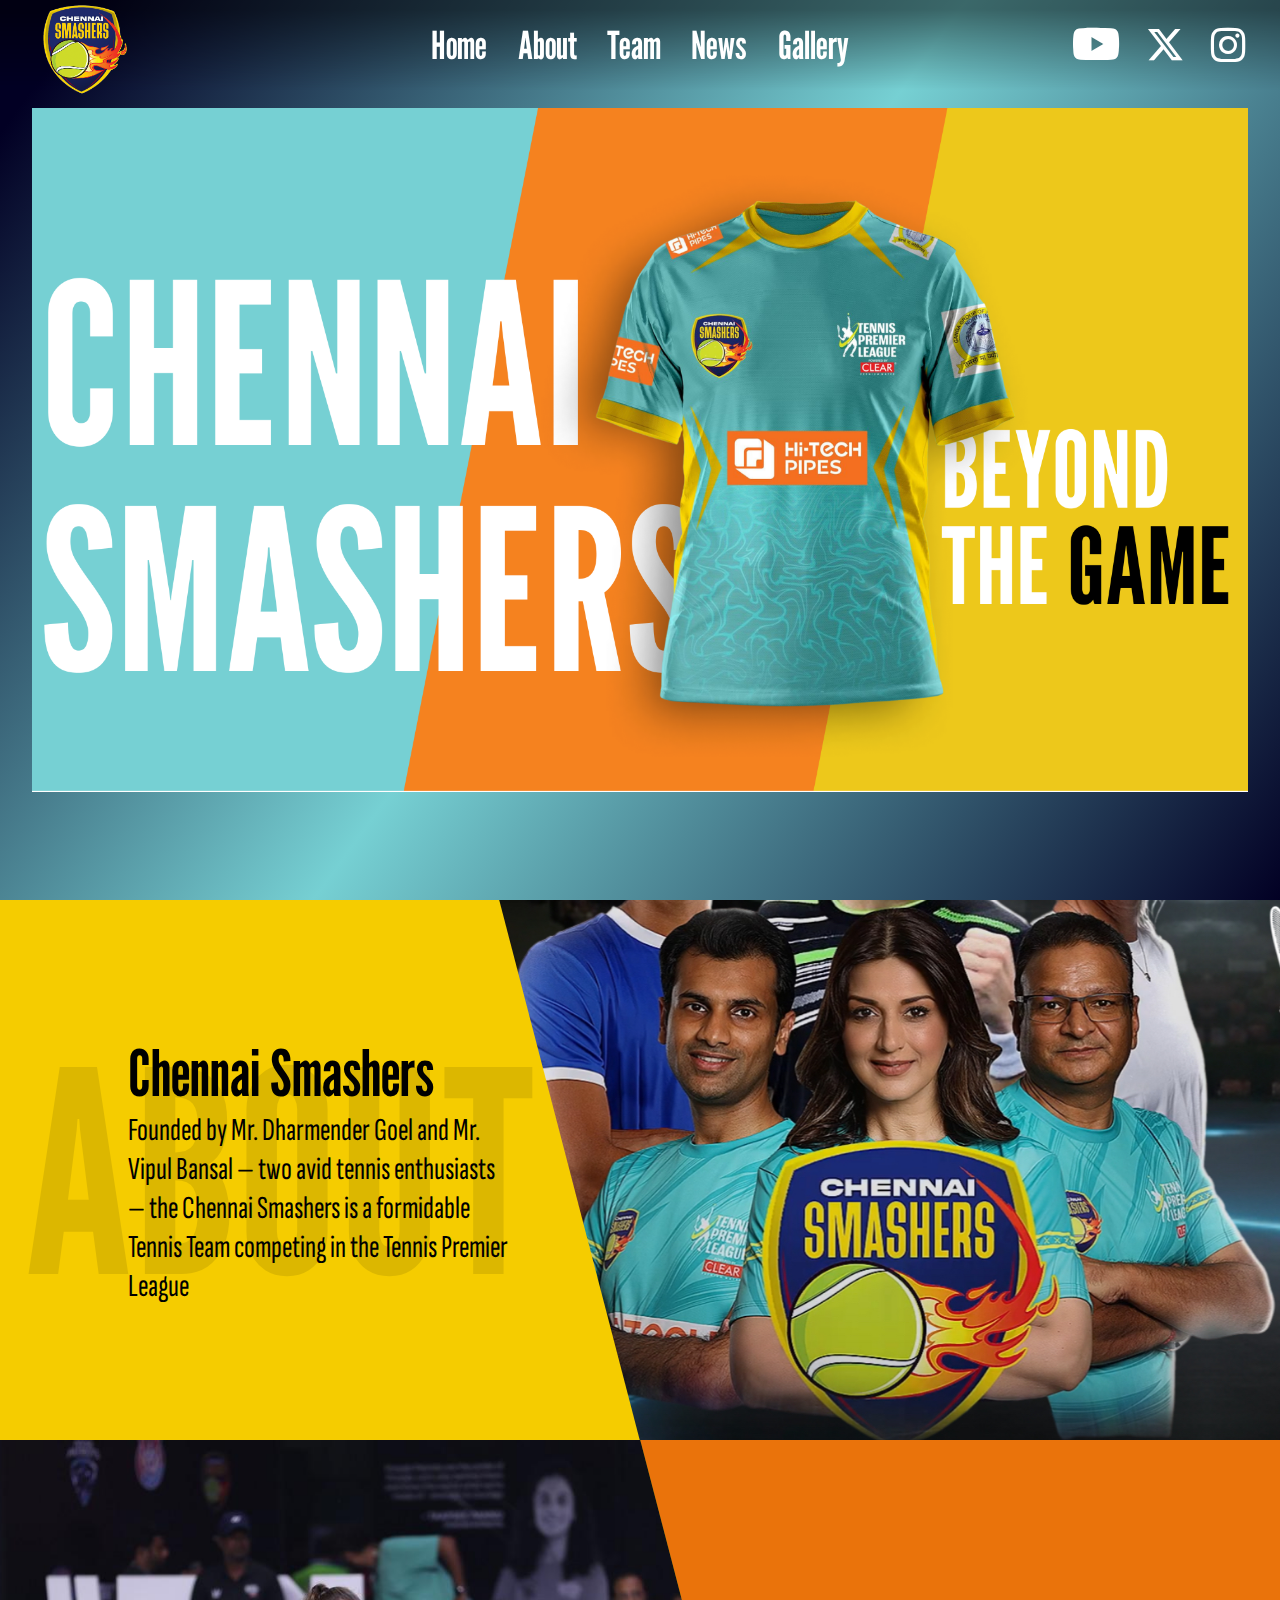
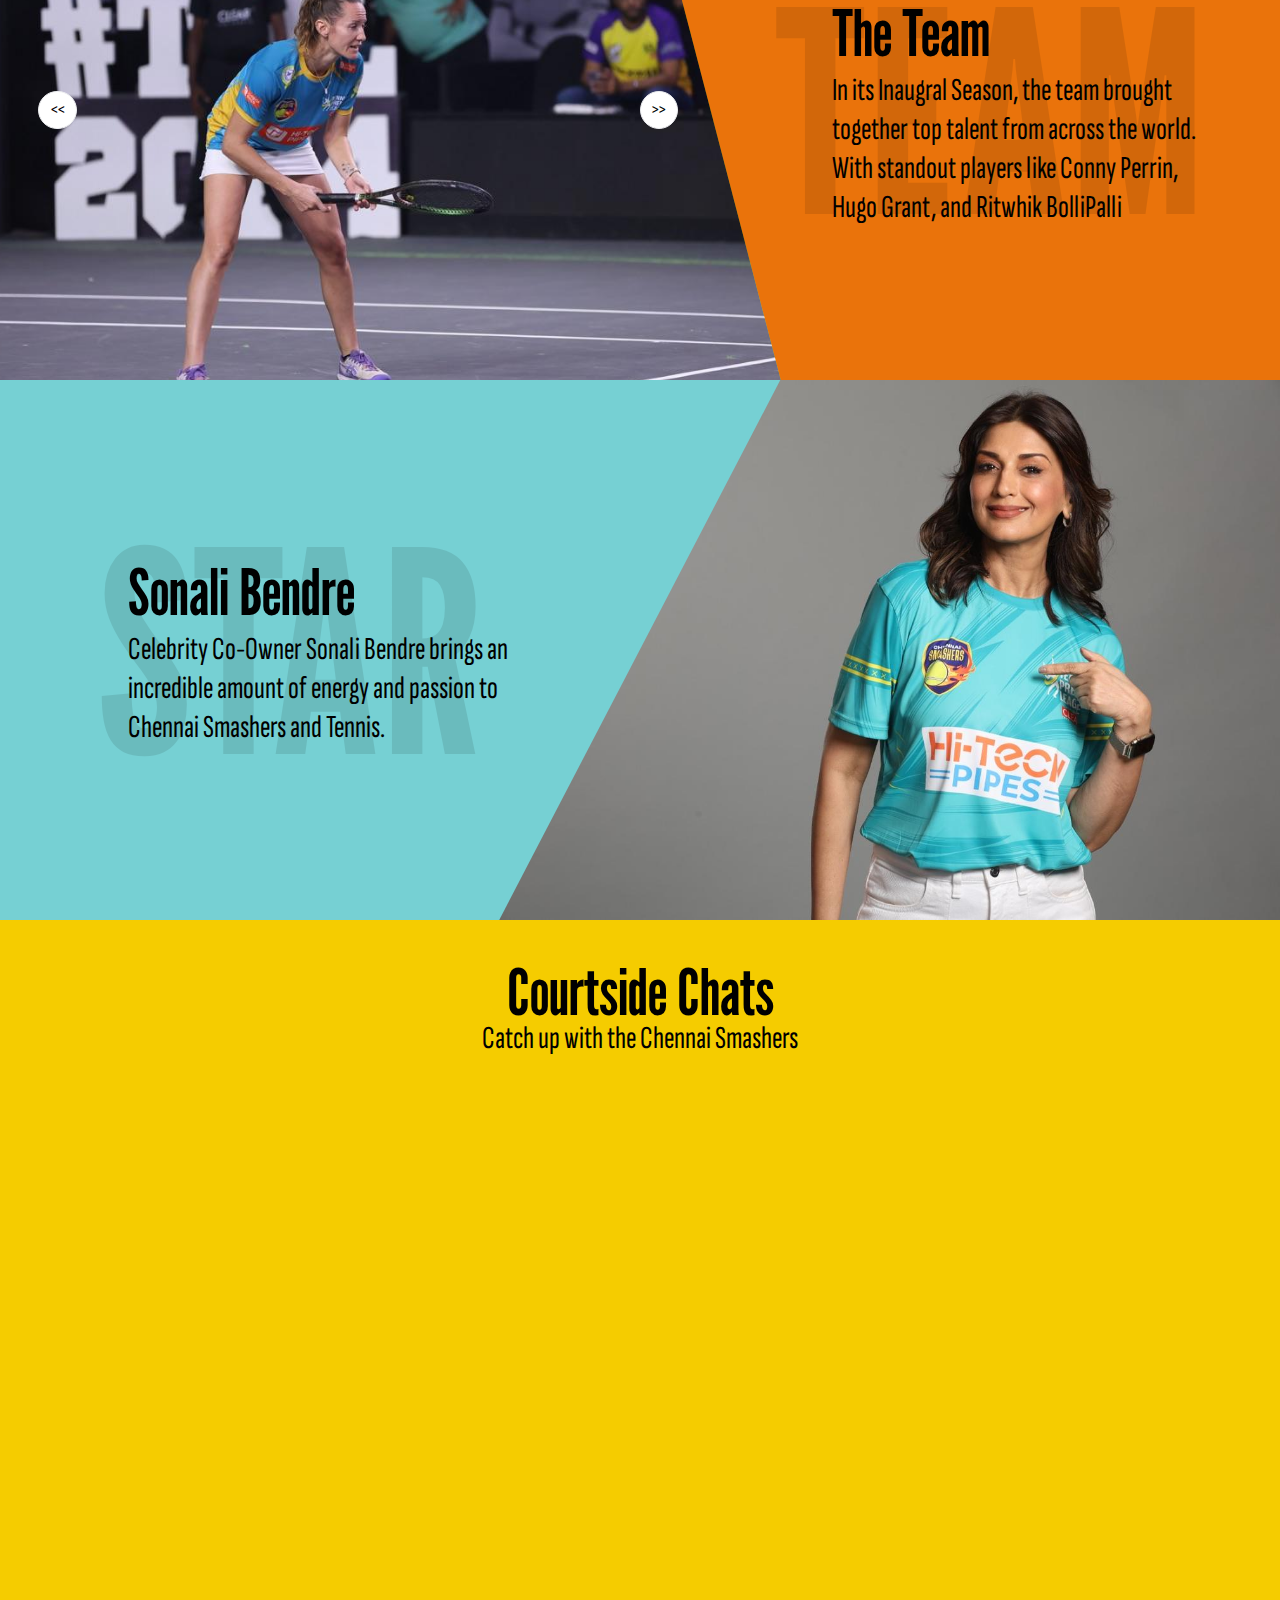
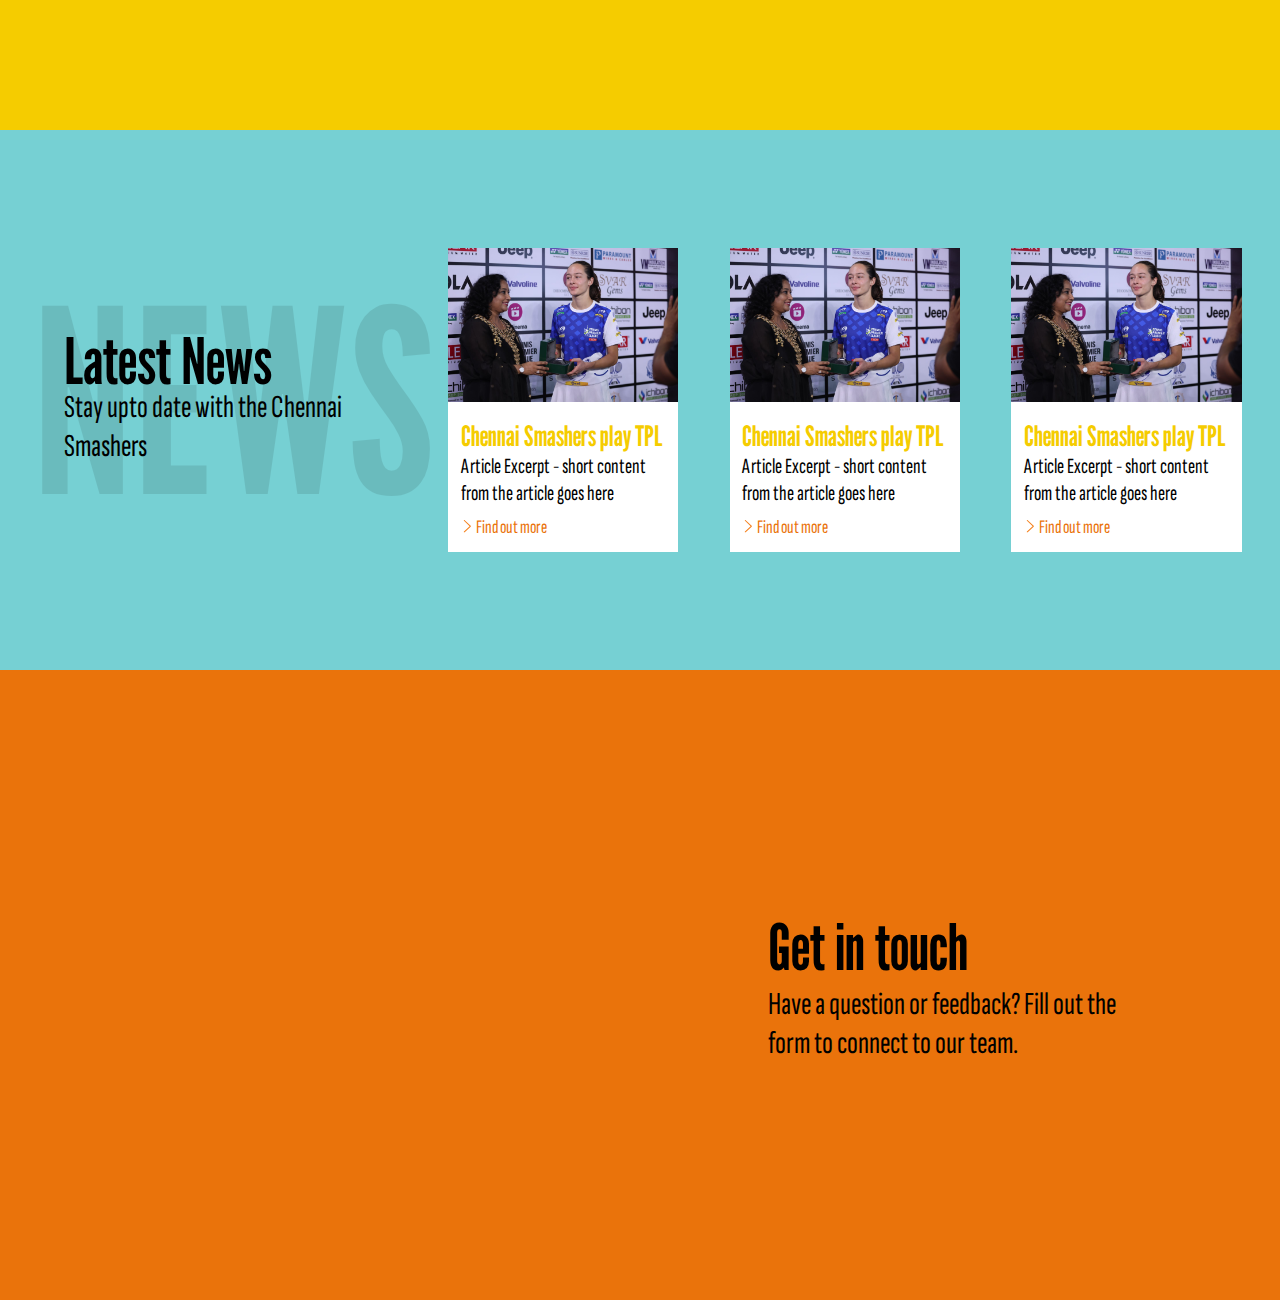
==== commit 8038e59f: "mobile home" ====
--- a/index.html
+++ b/index.html
@@ -7,6 +7,7 @@
     <link rel="stylesheet" href="main.css">
     <link rel="preconnect" href="https://fonts.googleapis.com">
     <link rel="preconnect" href="https://fonts.gstatic.com" crossorigin>
+    <link rel="stylesheet" href="https://cdn.jsdelivr.net/npm/bootstrap-icons@1.11.3/font/bootstrap-icons.min.css">
     <link href="https://fonts.googleapis.com/css2?family=League+Gothic&family=Montserrat:ital,wght@0,100..900;1,100..900&family=Sofia+Sans+Extra+Condensed:ital,wght@0,1..1000;1,1..1000&display=swap" rel="stylesheet">
     
 <body>
@@ -17,8 +18,8 @@
         </div>
         <div class="back"></div>
         <div class="navbar">
-            <div class="logo">
-                <img src="./assets/logo.webp" height="100px" width="100px" alt="">
+            <div class="logo" id="logo">
+                <img src="./assets/logo.webp">
             </div>
             <div class="text">
                 <div class="heading"><a href="index.html">Home</a></div>
@@ -26,23 +27,45 @@
                 <div class="heading"><a href="team.html">Team</a></div>
                 <div class="heading"><a href="#News">News</a></div>
                 <div class="heading"><a href="gallery.html">Gallery</a></div>
-
             </div>
             <div class="socials">
-                <a href="https://www.youtube.com/@ChennaiSmashers/shorts" target="_blank"><svg width="64" height="46" viewBox="0 0 64 46" fill="none" xmlns="http://www.w3.org/2000/svg">
-                    <path d="M37.9158 23.25L27.4404 29.2359V17.2641L37.9158 23.25Z" fill="white" stroke="white" stroke-width="3" stroke-linecap="round" stroke-linejoin="round"/>
-                    <path d="M2 25.369V21.131C2 12.4664 2 8.13257 4.70863 5.34613C7.42025 2.55669 11.6882 2.43697 20.2211 2.19454C24.2616 2.08081 28.3919 2 31.9296 2C35.4673 2 39.5945 2.08081 43.638 2.19454C52.171 2.43697 56.4389 2.55669 59.1475 5.34613C61.8562 8.13556 61.8592 12.4694 61.8592 21.131V25.366C61.8592 34.0336 61.8592 38.3644 59.1505 41.1539C56.4389 43.9403 52.1739 44.063 43.638 44.3025C39.5975 44.4192 35.4673 44.5 31.9296 44.5C28.3919 44.5 24.2646 44.4192 20.2211 44.3025C11.6882 44.063 7.42025 43.9433 4.70863 41.1539C1.99701 38.3644 2 34.0306 2 25.369Z" stroke="white" stroke-width="3"/>
-                </svg></a>
-                <a href="https://x.com/ChennaiTPLoffl" target="_blank"><svg width="42" height="43" viewBox="0 0 42 43" fill="none" xmlns="http://www.w3.org/2000/svg">
-                    <path d="M24.7496 17.9961L40.2309 0H36.562L23.12 15.6254L12.3834 0H0L16.2357 23.6287L0 42.5H3.66895L17.8646 25.999L29.2028 42.5H41.5863L24.7486 17.9961H24.7496ZM19.7247 23.8365L18.0794 21.4838L4.99076 2.76184H10.626L21.1882 17.8713L22.8331 20.224L36.5636 39.8637H30.929L19.7247 23.8375V23.8365Z" fill="white"/>
-                </svg></a>
-                <a href="https://www.instagram.com/chennaismasherstpl/" target="_blank"><svg width="46" height="46" viewBox="0 0 46 46" fill="none" xmlns="http://www.w3.org/2000/svg">
-                    <path d="M33.0499 2H13.4501C7.12577 2 2 7.12668 2 13.451V33.049C2 39.3733 7.12668 44.5 13.451 44.5H33.049C39.3733 44.5 44.5 39.3733 44.5 33.049V13.451C44.5 7.12668 39.3742 2 33.0499 2Z" stroke="white" stroke-width="3" stroke-miterlimit="10"/>
-                    <path d="M23.2505 33.5088C28.9163 33.5088 33.5093 28.9157 33.5093 23.25C33.5093 17.5842 28.9163 12.9911 23.2505 12.9911C17.5847 12.9911 12.9917 17.5842 12.9917 23.25C12.9917 28.9157 17.5847 33.5088 23.2505 33.5088Z" stroke="white" stroke-width="3" stroke-miterlimit="10"/>
-                    <path d="M35.7067 12.9912C36.9207 12.9912 37.9048 12.0071 37.9048 10.7931C37.9048 9.57918 36.9207 8.59507 35.7067 8.59507C34.4928 8.59507 33.5087 9.57918 33.5087 10.7931C33.5087 12.0071 34.4928 12.9912 35.7067 12.9912Z" fill="white"/>
-                </svg></a>
-            </div>
-        </div>
+                <a href="https://www.youtube.com/@ChennaiSmashers/shorts" target="_blank">
+                    <i class="bi bi-youtube"></i>
+                </a>
+                <a href="https://x.com/ChennaiTPLoffl" target="_blank">
+                    <i class="bi bi-twitter-x"></i>
+                </a>
+                <a href="https://www.instagram.com/chennaismasherstpl/" target="_blank">
+                    <i class="bi bi-instagram"></i>
+                </a>
+            </div>
+            <div class="burger" id="burger">
+                <a onclick="openNav()"><i class="bi bi-list"></i></a>
+            </div>
+        </div>
+    </div>
+    <div class="sidenav" id="sidenav">
+        <ul>
+            <li><a href="javascript:void(0)" class="closebtn" onclick="closeNav()">
+                <i class="bi bi-x-lg"></i>
+            </a></li>
+            <li><a href="index.html">Home</a></li>
+            <li><a href="about.html">About</a></li>
+            <li><a href="team.html">Team</a></li>
+            <li><a href="#News">News</a></li>
+            <li><a href="gallery.html">Gallery</a></li>
+            <li>
+                <a href="https://www.youtube.com/@ChennaiSmashers/shorts" target="_blank">
+                    <i class="bi bi-youtube"></i>
+                </a>
+                <a href="https://x.com/ChennaiTPLoffl" target="_blank">
+                    <i class="bi bi-twitter-x"></i>
+                </a>
+                <a href="https://www.instagram.com/chennaismasherstpl/" target="_blank">
+                    <i class="bi bi-instagram"></i>
+                </a>
+            </li>
+        </ul>
     </div>
     <div class="sec2" id="About">
         <div class="text">
@@ -57,27 +80,7 @@
             </div>
         </div>
         <div class="thingy container">
-                <!-- <div class="slider">
-                  <div class="slider-content">
-                    <figure class="show">
-                      <img src="./assets/img1.jpeg" alt="Coffee">
-                    </figure>
-                    <figure>
-                      <img src="./assets/img2.jpeg" alt="Lamp">
-                    </figure>
-                    <figure>
-                      <img src="./assets/img3.jpeg" alt="Plant">
-                    </figure>
-                  </div>
-                  <div class="slider-navigation">
-                    <button>
-                      <i class="fa-solid fa-chevron-left"><<</i>
-                    </button>
-                    <button>
-                      <i class="fa-solid fa-chevron-right">>></i>
-                    </button>
-                  </div>
-                </div> -->
+            <img src="assets/chennai.png" alt="">
         </div>
     </div>
     <div class="sec3" id="Team">
@@ -129,6 +132,7 @@
             </div>
         </div>
         <div class="thingy container">
+            <img src="./assets/sonali.jpeg" alt="">
         </div>
     </div>
     </div>
@@ -142,7 +146,7 @@
     <div class="sec4" id="News">
         <div class="text">
             <div class="bgtext">NEWS</div>
-            <div class="t1">Latest <br> News</div>
+            <div class="t1">Latest News</div>
             <div class="t2">Stay upto date with the Chennai Smashers</div>
         </div>
         <div class="articles">
@@ -203,10 +207,15 @@
         </div>
     </div>
     <div class="sec6" id="contact">
-        <div class="typeform" data-tf-live="01JNJEJR93FJ51YSV95B4E4VK9"></div><script src="//embed.typeform.com/next/embed.js"></script>
-        <div class="text">
+        <div class="text2">
             <div class="t1">Get in touch</div>
             <div class="t2">Have a question or feedback? Fill out the form to connect to our team.</div>
+        </div>
+        <div class="typeform" data-tf-live="01JNJEJR93FJ51YSV95B4E4VK9"></div><script src="//embed.typeform.com/next/embed.js"></script>
+        <div class="text">
+            <div class="t1">Get in touch</div>
+            <div class="t2">Have a question or feedback? Fill out the form to connect to our team.</div>
+        </div>
     </div>
     <script>
         var count = 0;
@@ -324,6 +333,17 @@
     return Array.from(buttonElement.parentElement.children).indexOf(buttonElement);
 }
 
+function openNav(){
+    document.getElementById("sidenav").style.width = "100vw";
+    document.getElementById("burger").style.display = "none";
+    document.getElementById("logo").style.display = "none";
+}
+
+function closeNav(){
+    document.getElementById("sidenav").style.width = "0";
+    document.getElementById("burger").style.display = "inline";
+    document.getElementById("logo").style.display = "flex";
+}
     </script>
 </body>
 </html>--- a/main.css
+++ b/main.css
@@ -9,11 +9,11 @@
     margin: 0;
     z-index: 1;
 }
+
 html body{
     overflow-x: hidden;
 }
 .sec1{
-
     height: 100vh;
     width: 100vw;
 }
@@ -37,45 +37,51 @@
     left: 0;
     z-index: 0;
 }
-/* .bg .l{
-    height: 100vh;
-    width: 35vw;
-    position: absolute;
-    left: 0;
-    clip-path: polygon(0 0, 100% 0, 68% 100%, 0 100%);
-    background-color: #76D0D3;
-}
-.bg .r{
-    height: 100vh;
-    width: 36vw;
-    position: absolute;
-    right: 0;
-    clip-path: polygon(32% 0, 100% 0, 100% 100%, 0 100%);
-    background-color: #EDC81B;
-} */
-
 
 .navbar {
     height: 10vh;
     display: flex;
     flex-direction: row;
-    font-size: 2.5em;
+    font-size: 3vw;
     justify-content: space-between;
     align-items: center;
     width: 100vw;
     position: fixed;
     color: white;
     background-image: linear-gradient(rgba(0,0,0,0.5)10%,rgba(0,0,0,0.0));
-    z-index: 50;
-}
+    z-index: 2;
+}
+
+.navbar .burger {
+    display: none;
+}
+
+.sidenav {
+    height: 100%;
+    width: 0;
+    position: fixed;
+    z-index: 1;
+    top: 0;
+    right: 0;
+    background-color: #111;
+    overflow-x: hidden;
+    padding-top: 5vh;
+    transition: 0.5s;
+}
+
 .navbar .logo{
     display: flex;
     width: 15vw;
     height: 10vh;
     align-items: center;
-    padding-left: 20px;
-    margin-top: 20px;
-}
+    padding-left: 2vw;
+    margin-top: 1vh;
+}
+
+.navbar .logo img{
+    height: 125%;
+}
+
 .navbar .text{
     display: flex;
     flex-direction: row;
@@ -89,79 +95,82 @@
     width: 15vw;
     height: 10vh;
     align-items: center;
-    padding-right: 50px;
+    padding-right: 2vw;
     justify-content: space-between;
     transform: scale(0.9);
 }
-.navbar .socials .b1{
-    background-color: blue;
-    height: 30px;
-    width: 30px;
-    cursor: pointer;
-}
+
+.navbar .socials .bi-youtube{
+    font-size: 4vw;
+}
+
 .navbar a{
     color: white;
-    text-decoration: none;
-}
+    text-decoration: none
+}
+
+.navbar a:hover{
+    text-decoration: underline;
+}
+
 .sec2{
-    height: 70vh;
+    height: 60vh;
     width:100vw;
-    background-color: #EDC81B;
+    background-color: #F5CC00;
 }
 .sec2 .thingy{
     position: absolute;
     right: 0;
-    background-color: #F5821F;
-
+    background-color: #EA730B;
     background: url('./assets/chennai.png');
     background-size: cover;
     background-repeat: no-repeat;
     background-position: center;
-    height: 70vh;
+    height: 60vh;
     width: 61%;
     clip-path: polygon(0 0, 100% 0, 100% 100%, 18% 100%);
 }
+
+.sec2 .thingy img{
+    display: none;
+}
+
 .sec2 .text{
     position: absolute;
     width: 50vw;
-    height: 70vh;
+    height: 60vh;
     display: flex;
     flex-direction: column;
     justify-content: center;
     align-items: center;    
 }
 .sec2 .text .t1{
-    font-size: 5em;
+    font-size: 5vw;
     z-index: 3;
 }
 .sec2 .text .t2{
     width: 30vw;
-    font-size: 2.5em;
+    font-size: 2.5vw;
     z-index: 3;
 }
 .sec2 .text .bgtext{
-    font-size: 27em;
+    font-size: 22vw;
     position: absolute;
     z-index: 1;
     color: #0B0A08;
-    opacity: 12%;
+    opacity: 10%;
     transform: translateX(-8%);
 }
 .sec3{
-    height: 70vh;
+    height: 60vh;
     width:100vw;
-    background-color: #F5821F;
+    background-color: #EA730B;
 }
 .sec3 .thingy{
     position: absolute;
     left: 0;
-    background-color: #EDC81B;
-
-    /* background: url('./assets/img2.jpeg');
-    background-size: cover;
-    background-repeat: no-repeat;
-    background-position: center; */
-    height: 70vh;
+    background-color: #F5CC00;
+    height: 60vh;
     width: 61%;
     clip-path: polygon(0 0, 82% 0, 100% 100%, 0 100%);
 }
@@ -169,73 +178,76 @@
     position: absolute;
     right:0;
     width: 40vw;
-    height: 70vh;
+    height: 60vh;
     display: flex;
     flex-direction: column;
     justify-content: center;
     align-items: center;    
 }
 .sec3 .text .t1{
-    font-size: 5em;
+    font-size: 5vw;
     z-index: 3;
 }
 .sec3 .text .t2{
     width: 30vw;
-    font-size: 2.5em;
+    font-size: 2.5vw;
     z-index: 3;
 }
 .sec3 .text .bgtext{
-    font-size: 27em;
+    font-size: 22vw;
     position: absolute;
     z-index: 1;
     color: #0B0A08;
-    opacity: 12%;
+    opacity: 10%;
     transform: translateX(-8%);
 }
 
 .sec8{
-    height: 70vh;
+    height: 60vh;
     width:100vw;
     background-color: #76D0D3;
 }
 .sec8 .thingy{
     position: absolute;
     right: 0;
-    background-color: #F5821F;
+    background-color: #EA730B;
 
     background: url('./assets/sonali.jpeg');
     background-size: cover;
     background-repeat: no-repeat;
     background-position: center;
-    height: 70vh;
+    height: 60vh;
     width: 61%;
     clip-path: polygon(36% 0%, 100% 0%, 100% 100%, 0% 100%);
 }
+.sec8 .thingy img{
+    display: none;
+}
 .sec8 .text{
     position: absolute;
     left: 0%;
     width: 50vw;
-    height: 70vh;
+    height: 60vh;
     display: flex;
     flex-direction: column;
     justify-content: center;
     align-items: center;    
 }
 .sec8 .text .t1{
-    font-size: 5em;
+    font-size: 5vw;
     z-index: 3;
 }
 .sec8 .text .t2{
     width: 30vw;
-    font-size: 2.5em;
+    font-size: 2.5vw;
     z-index: 3;
 }
 .sec8 .text .bgtext{
-    font-size: 27em;
+    font-size: 22vw;
     position: absolute;
     z-index: 1;
     color: #0B0A08;
-    opacity: 12%;
+    opacity: 10%;
     transform: translateX(-8%);
 }
 
@@ -255,11 +267,11 @@
     
 }
 .sec4 .text .t1{
-    font-size: 5em;
+    font-size: 5vw;
     line-height: 85%;
 }
 .sec4 .text .t2{
-    font-size: 2.5em;
+    font-size: 2.5vw;
 }
 .sec4 .articles{
     height: 60vh;
@@ -276,7 +288,7 @@
     align-items: center;
     overflow-x: scroll;
     flex-shrink: 0;
-    padding:5vh;
+    padding:5vw;
 }
 .sec4 .articles .box{
     background-color: white;
@@ -292,53 +304,43 @@
     width: 100%;
 }
 .sec4 .articles .box .bt {
-    padding: 10px;
+    padding: 1vw;
 }
 .sec4 .articles .box .bt .h{
-    font-size: 2.2em;
-    color: #E0B900;
+    font-size: 2.2vw;
+    color: #F5CC00;
     
 }
 .sec4 .articles .box .bt .t{
-    font-size: 1.8em;
+    font-size: 1.7vw;
     
 }
 .sec4 .articles .box .bt .f{
-    color: #F5821F;
-    font-size: 1.5em;
+    color: #EA730B;
+    font-size: 1.5vw;
     font-weight: 400;
-    margin-top: 10px;
-}
+    margin-top: 1vh;
+}
+
+.sec4 .articles .box .bt .f svg{
+    width: 1vw;
+    height: 1vw;
+}
+
 
 .sec4 .text .bgtext{
-    font-size: 20em;
+    font-size: 20vw;
     position: absolute;
     z-index: 1;
     color: #0B0A08;
-    opacity: 12%;
+    opacity: 10%;
     transform: translateX(-8%);
 }
-
-/* .scroll::-webkit-scrollbar {
-    height: 8px;
-    width: 40%;
-    background: transparent;
-}
-
-.scroll::-webkit-scrollbar-thumb {
-    background: #F5821F;
-    -webkit-border-radius: 1ex;
-}
-
-.scroll::-webkit-scrollbar-track {
-    background: transparent;
-    margin: 0 500px;
-  } */
 
 .sec5{
     height: 90vh;
     width: 100vw;
-    background-color: #E0B900;
+    background-color: #F5CC00;
     align-items: center;
 }
 .sec5 .text{
@@ -352,15 +354,15 @@
     
 }
 .sec5 .text .t1{
-    font-size: 5em;
+    font-size: 5vw;
     line-height: 85%;
 }
 .sec5 .text .t2{
-    font-size: 2.5em;
+    font-size: 2.5vw;
 }
 
 .sec5 .ytembed{
-    height: 72.5%;
+    height: 70%;
     width: 60%;
     display: block;
     justify-content: center;
@@ -370,7 +372,7 @@
 .sec6{
     height: 70vh;
     width: 100vw;
-    background-color: #F5821F;
+    background-color: #EA730B;
     display: flex;
 }
 .sec6 .text{
@@ -383,22 +385,17 @@
     justify-content: center;
     align-items: left;    
 }
+.sec6 .text2{
+    display: none;
+}
 .sec6 .text .t1{
-    font-size: 5em;
+    font-size: 5vw;
     z-index: 3;
 }
 .sec6 .text .t2{
     width: 30vw;
-    font-size: 2.5em;
+    font-size: 2.5vw;
     z-index: 3;
-}
-.sec6 .text .bgtext{
-    font-size: 27em;
-    position: absolute;
-    z-index: 1;
-    color: #0B0A08;
-    opacity: 12%;
-    transform: translateX(-8%);
 }
 
 .sec6 .typeform{
@@ -414,84 +411,10 @@
     font-family: "Sofia Sans Extra Condensed", serif;
 }
 
-/* .sponsors{
-    height: 35vh;
-    width: 100vw;
-    background-color: whitesmoke;
-    display: flex;
-    align-items: center;
-    flex-direction: column;
-}
-
-.sponsors .t1{
-    font-size: 2.5em;
-    font-weight: 500;
-} */
- 
-/* image carousel spaghetti code below  */
 .container {
     align-items: center;
     justify-content: center;
     
-  }
-  
-  .slider {
-    position: relative;
-    display: flex;
-    flex-direction: column;
-    align-items: center;
-    height: 100%;
-  }
-  .slider-content {
-    position: relative;
-    width: 100%;
-    height: 100%;
-  }
-  .slider-content figure {
-    position: absolute;
-    top: 0;
-    left: 0;
-    display: flex;
-    overflow: hidden;
-  }
-  .slider-content figure img {
-    height: 70vh;
-    width: 61vw;
-    object-fit: cover;
-    transform-origin: center;
-    transition-duration: 0.5s;
-    transition-property: transform, opacity;
-    transform: scale(1.3);
-    opacity: 0;
-  }
-  .slider-content figure.show img {
-    transform: scale(1);
-    opacity: 1;
-  }
-  .slider-navigation {
-    position: absolute;
-    display: flex;
-    align-items: center;
-    justify-content: space-between;
-    padding: 3vw;
-    padding-left: 8vw;
-    top: 0;
-    bottom: 0;
-    left: 0;
-    right: 0;
-    /* padding: 0px 30px; */
-  }
-  .slider-navigation button {
-      width: 50px;
-      height: 50px;
-      border-radius: 50%;
-      border: 1px solid #ecedf0;
-      cursor: pointer;
-      background-color: #fff;
-    }
-
-  .slider-navigation button.disabled {
-    pointer-events: none;
   }
 
 
@@ -540,18 +463,291 @@
     bottom: 0;
     left: 0;
     right: 0;
-    /* padding: 0px 30px; */
   }
   .slider-navigation2 button {
-      width: 50px;
-      height: 50px;
+      width: 3vw;
+      height: 3vw;
       border-radius: 50%;
       border: 1px solid #ecedf0;
       cursor: pointer;
       background-color: #fff;
+      font-size: 1vw;
     }
 
   .slider-navigation2 button.disabled {
     pointer-events: none;
   }
 
+@media (max-width:575px) {
+    .navbar .text {
+        display: none;
+    }
+    .navbar .socials {
+        display: none;
+    }
+    .navbar .burger {
+        display: inline;
+        transition: 0.5s;
+    }
+    .navbar .burger i {
+        font-weight: 900;
+        font-size: 15vw;
+        padding: 3vw;
+    }
+    .navbar .logo img {
+        height: 125%;
+    }
+    .sidenav {
+        height: 100%;
+        width: 0;
+        position: fixed;
+        z-index: 2;
+        top: 0;
+        right: 0;
+        background-color: #111;
+        overflow-x: hidden;
+        padding-top: 10vh;
+        transition: 0.5s;
+        text-align: center;
+    }
+    .sidenav a{
+        padding-top: 1vh;
+        padding-left: 1vh;
+        padding-right: 1vh;
+        padding-bottom: 5vh;
+        font-size: 10vh;
+        text-decoration: none;
+        color: white;
+    }
+    .sidenav a:hover{
+        color: #f1f1f1;
+        text-decoration: underline;
+    }
+    .sidenav .closebtn{
+        position: absolute;
+        top: 0;
+        right: 3vw;
+        font-size: 10vw;
+        padding-top: 2vh;
+    }
+    .sidenav i{
+        font-size: 10vw;
+    }
+    .sec1 .back{
+        background: url('./assets/bg2.png');
+        height: 100vh;
+        width: 100vw;
+        background-size: 100%;
+        background-repeat: no-repeat;
+        position: absolute;
+        background-position: center;
+        transform: scale(1);
+    }
+    .sec2{
+        height: 70vh;
+        width:100vw;
+        background-color: #F5CC00;
+        /* padding-bottom: 5vh; */
+    }
+    .sec2 .thingy{
+        background: none;
+        clip-path: none;
+        display: static;
+        position:relative;
+        width: 100%;
+        height: auto;
+    }
+    .sec2 .thingy img{
+        display: block;
+        height: 100%;
+        width: 100%;
+    }
+    .sec2 .text{
+        height: 35vh;
+        width: 100%;
+        display:block;
+        justify-content: center;
+        padding-top: 5vh;
+        padding-bottom: 0vh;
+        position: static;
+    }
+    .sec2 .text .t1{
+        text-align: center;
+        font-size: 15vw;
+        line-height: 85%;
+    }
+    .sec2 .text .t2{
+        text-align: justify;
+        font-size: 7vw;
+        width: 90%;
+        padding-left: 5vw;
+        padding-right: 5vw;
+        padding-top: 5vh;
+    }
+    .sec2 .text .bgtext{
+        display: none;
+    }
+    .sec3{
+        height: 70vh;
+        width:100vw;
+        background-color: #EA730B;
+        padding-top: 5vh;
+    }
+    .sec3 .thingy{
+        background: none;
+        clip-path: none;
+        display: static;
+        position: relative;
+        width: 100%;
+        height: auto;
+    }
+    .sec3 .thingy img{
+        display: block;
+        height: 100%;
+        width: 100%;
+    }
+    .sec3 .text{
+        height: 35vh;
+        width: 100%;
+        display:block;
+        justify-content: center;
+        padding-top: 5vh;
+        padding-bottom: 0vh;
+        position: static;
+    }
+    .sec3 .text .t1{
+        text-align: center;
+        font-size: 15vw;
+        line-height: 85%;
+    }
+    .sec3 .text .t2{
+        text-align: justify;
+        font-size: 7vw;
+        width: 90%;
+        padding-left: 5vw;
+        padding-right: 5vw;
+        padding-top: 5vh;
+    }
+    .sec3 .text .bgtext{
+        display: none;
+    }
+    .slider-navigation2 button{
+        display: none;
+    }
+    .sec8{
+        height: 70vh;
+        width:100vw;
+        background-color: #76D0D3;
+        padding-top: 5vh;
+    }
+    .sec8 .thingy{
+        background: none;
+        clip-path: none;
+        display: static;
+        position:relative;
+        width: 100%;
+        height: auto;
+    }
+    .sec8 .thingy img{
+        display: block;
+        height: 100%;
+        width: 100%;
+    }
+    .sec8 .text{
+        height: 35vh;
+        width: 100%;
+        display:block;
+        justify-content: center;
+        padding-top: 5vh;
+        padding-bottom: 0vh;
+        position: static;
+    }
+    .sec8 .text .t1{
+        text-align: center;
+        font-size: 15vw;
+        line-height: 85%;
+    }
+    .sec8 .text .t2{
+        text-align: justify;
+        font-size: 7vw;
+        width: 90%;
+        padding-left: 5vw;
+        padding-right: 5vw;
+        padding-top: 5vh;
+    }
+    .sec8 .text .bgtext{
+        display: none;
+    }
+    .sec5{
+        height: 60vh;
+        width: 100vw;
+        background-color: #F5CC00;
+        align-items: center;
+        padding-top: 5vh;
+    }
+    .sec5 .text .t1{
+        text-align: center;
+        font-size: 15vw;
+        line-height: 85%;
+    }
+    .sec5 .text .t2{
+        text-align: center;
+        font-size: 7vw;
+        width: 90%;
+        padding-left: 5vw;
+        padding-right: 5vw;
+        padding-top: 2vh;
+    }
+    .sec5 .ytembed{
+        height: 50%;
+        width: 90%;
+        display: block;
+        justify-content: center;
+        align-self: center;
+    }
+    .sec4{
+        display: none;
+    }
+    .sec6{
+        height: 100vh;
+        width: 100vw;
+        padding-top: 5vh;
+        display: block;
+        background-color: #EA730B;
+    }
+    .sec6 .text{
+        display: none;
+    }
+    .sec6 .text2{
+        display: block;
+        height: 25vh;
+        width: 100%;
+        display:block;
+        justify-content: center;
+        padding-bottom: 0vh;
+        position: static;
+    }
+    .sec6 .text2 .t1{
+        text-align: center;
+        font-size: 15vw;
+        line-height: 85%;
+    }
+    .sec6 .text2 .t2{
+        text-align: justify;
+        font-size: 7vw;
+        width: 90%;
+        padding-left: 5vw;
+        padding-right: 5vw;
+        padding-top: 2vh;
+    }
+    .sec6 .typeform{
+        height: 60vh;
+        padding-top: 2vh;
+        padding-left: 5vw;
+        width: 90%;
+    }
+}
+@media (min-width:576px) and (max-width:767px) {
+}
+@media (min-width:768px) {
+}